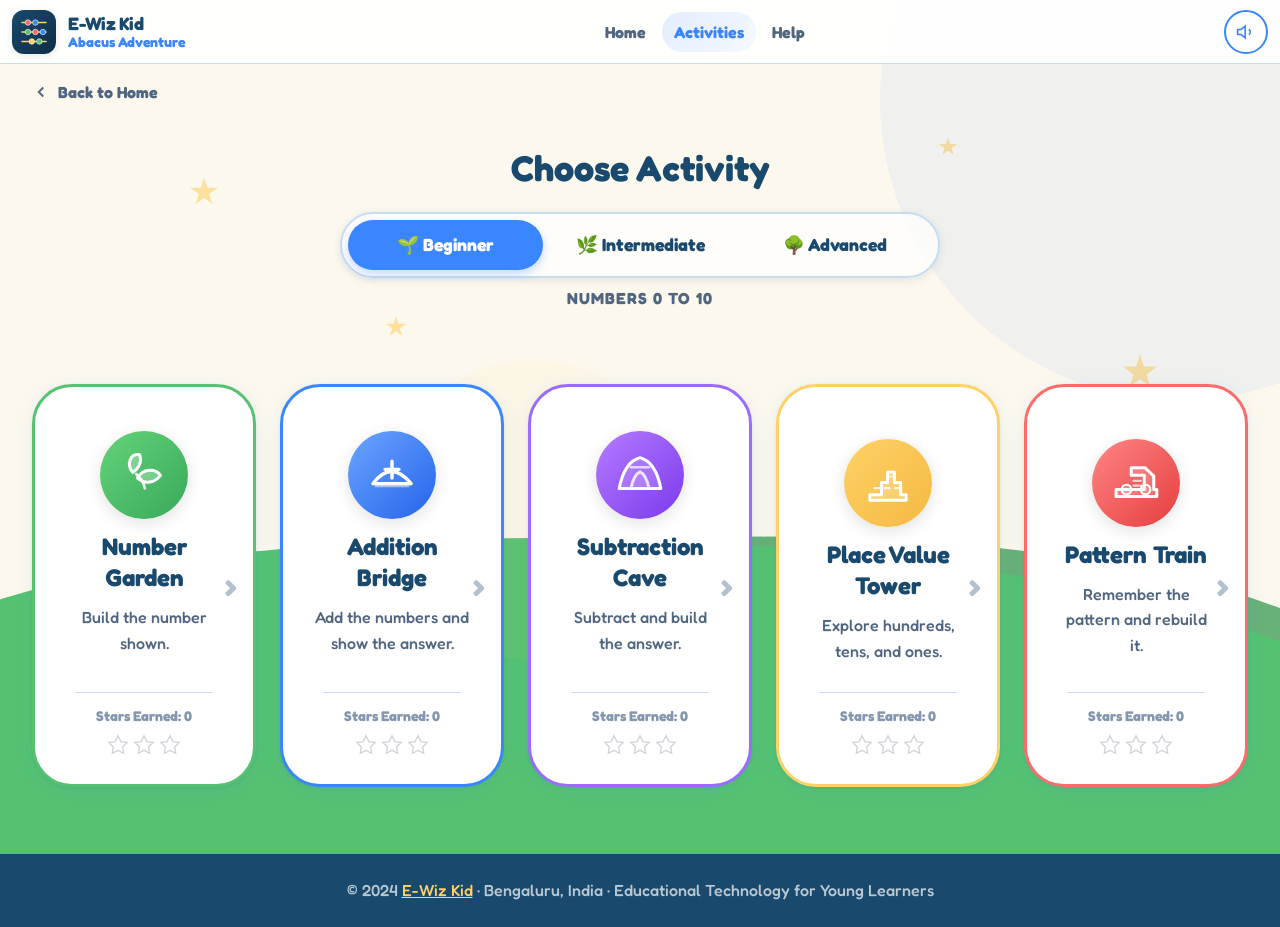
==== 01_Website/activity-selection.html @ 8489319e "upload existing website" ====
<!DOCTYPE html>
<html lang="en">
<head>
  <meta charset="UTF-8" />
  <meta name="viewport" content="width=device-width, initial-scale=1.0" />
  <meta name="description" content="E-Wiz Kid Abacus Adventure – choose from five math activities: Number Garden, Addition Bridge, Subtraction Cave, Place Value Tower, and Pattern Train." />
  <meta name="theme-color" content="#3A86FF" />
  <title>E-Wiz Kid | Choose Activity</title>
  <link rel="stylesheet" href="../02_Styles/main.css" />
  <link rel="stylesheet" href="../02_Styles/responsive.css" />
  <link rel="stylesheet" href="../02_Styles/level-modal.css" />
  <style>
    /* ── Activity Page Specific ───────────────────────────── */
    .activity-body {
      background: linear-gradient(160deg, #EEF6FF 0%, #F0F6FF 60%, #F4FFF6 100%);
      min-height: 100dvh;
    }

    .page-header {
      padding: var(--sp-6) 0 var(--sp-4);
      text-align: center;
    }
    .page-header__eyebrow {
      display: inline-flex;
      align-items: center;
      gap: var(--sp-2);
      font-size: var(--fs-sm);
      font-weight: var(--fw-bold);
      color: var(--c-bright-blue);
      background: rgba(58,134,255,.08);
      border: 1px solid rgba(58,134,255,.18);
      border-radius: var(--r-full);
      padding: var(--sp-1) var(--sp-4);
      margin-bottom: var(--sp-3);
      text-transform: uppercase;
      letter-spacing: 0.06em;
    }
    .page-header__title {
      font-size: clamp(2rem, 5vw, 3rem);
      font-weight: var(--fw-xblk);
      color: var(--c-deep-blue);
      line-height: var(--lh-tight);
      margin-bottom: var(--sp-3);
    }
    .page-header__subtitle {
      font-size: var(--fs-lg);
      color: var(--c-text-light);
      max-width: 48ch;
      margin-inline: auto;
      line-height: var(--lh-loose);
    }

    /* Progress summary strip */
    .progress-summary {
      display: flex;
      align-items: center;
      justify-content: center;
      gap: var(--sp-6);
      padding: var(--sp-4) var(--sp-6);
      margin: var(--sp-6) 0;
      background: var(--c-white);
      border-radius: var(--r-3xl);
      border: 3px solid var(--c-border);
      box-shadow: 0 6px 0px rgba(196, 220, 244, 0.5);
      max-width: 520px;
      margin-inline: auto;
    }
    .progress-summary__item {
      display: flex;
      flex-direction: column;
      align-items: center;
      gap: 4px;
    }
    .progress-summary__value {
      font-size: var(--fs-3xl);
      font-weight: var(--fw-xblk);
      color: var(--c-deep-blue);
      line-height: 1;
    }
    .progress-summary__label {
      font-size: var(--fs-sm);
      font-weight: var(--fw-bold);
      color: var(--c-muted);
      text-transform: uppercase;
      letter-spacing: 0.06em;
    }
    .progress-summary__divider {
      width: 2px;
      height: 40px;
      background: var(--c-border);
    }

    /* Activity Cards Grid */
    .activity-section {
      padding: var(--sp-6) 0 var(--sp-10);
    }
    .activity-grid {
      /* Columns handled by responsive.css: 1→2→3→5 across breakpoints */
      display: grid;
      gap: var(--sp-6);
    }

    .activity-card {
      background: var(--c-white);
      border-radius: var(--r-3xl);
      border: 3px solid var(--c-border);
      box-shadow: var(--sh-card);
      overflow: hidden;
      cursor: pointer;
      text-decoration: none;
      display: flex;
      flex-direction: column;
      height: 100%;
      cursor: pointer;
      border: 3px solid transparent;
      padding: var(--sp-6) var(--sp-4) var(--sp-2);
      align-items: center;
      text-align: center;
      gap: var(--sp-2);
      transition: all 0.3s var(--ease-spring);
    }
    
    .activity-card:hover {
      transform: translateY(-8px);
      box-shadow: var(--sh-xl);
    }
    
    /* Card borders based on color class */
    .activity-card--green { border-color: #55C271; }
    .activity-card--blue { border-color: #3A86FF; }
    .activity-card--purple { border-color: #9B6BFF; }
    .activity-card--yellow { border-color: #FFD166; }
    .activity-card--coral { border-color: #FF6B6B; }

    /* Right chevron arrow */
    .activity-card::after {
      content: '›';
      position: absolute;
      right: 16px;
      top: 50%;
      transform: translateY(-50%);
      font-size: 2rem;
      color: var(--c-muted);
      font-weight: bold;
      opacity: 0.6;
    }

    .activity-card:focus-visible {
      outline: 4px solid var(--c-bright-blue);
      outline-offset: 4px;
    }

    .activity-card__body {
      display: flex;
      flex-direction: column;
      align-items: center;
      text-align: center;
      gap: var(--sp-3);
      flex: 1;
      width: 100%;
    }

    /* Icon circle */
    .activity-card__icon {
      width: 88px;
      height: 88px;
      border-radius: 50%;
      display: flex;
      align-items: center;
      justify-content: center;
      box-shadow: 0 4px 16px rgba(0,0,0,.12);
      transition: transform var(--dur-normal) var(--ease-spring), box-shadow var(--dur-normal) var(--ease);
      flex-shrink: 0;
    }
    .activity-card:hover .activity-card__icon {
      transform: scale(1.08) rotate(-4deg);
      box-shadow: 0 8px 24px rgba(0,0,0,.18);
    }
    .activity-card__icon svg { width: 52px; height: 52px; }

    .icon-bg--green  { background: linear-gradient(135deg, #64D37A, #38A95A); }
    .icon-bg--blue   { background: linear-gradient(135deg, #6BA6FF, #2563EB); }
    .icon-bg--purple { background: linear-gradient(135deg, #B57BFF, #7C3AED); }
    .icon-bg--yellow { background: linear-gradient(135deg, #FFD166, #F4B942); }
    .icon-bg--coral  { background: linear-gradient(135deg, #FF8585, #E53E3E); }

    .activity-card__name {
      font-size: var(--fs-lg);
      font-weight: var(--fw-xblk);
      color: var(--c-deep-blue);
      line-height: var(--lh-snug);
    }
    .activity-card__desc {
      font-size: var(--fs-sm);
      color: var(--c-text-light);
      line-height: var(--lh-loose);
    }

    .activity-card__footer {
      padding: var(--sp-3) var(--sp-5) var(--sp-5);
      display: flex;
      flex-direction: column;
      align-items: center;
      gap: var(--sp-2);
      border-top: 1px solid var(--c-border);
    }
    .activity-card__progress-text {
      font-size: var(--fs-xs);
      font-weight: var(--fw-bold);
      color: var(--c-muted);
    }
    .activity-card__stars {
      display: flex;
      gap: var(--sp-1);
    }
    .activity-card__stars svg {
      width: 22px;
      height: 22px;
    }

    /* Play button on card */
    .activity-card__play {
      display: flex;
      align-items: center;
      justify-content: center;
      width: 100%;
      padding: var(--sp-3);
      font-size: var(--fs-sm);
      font-weight: var(--fw-black);
      color: var(--c-white);
      border-radius: var(--r-lg);
      border: none;
      cursor: pointer;
      margin-top: var(--sp-2);
      transition: all var(--dur-fast) var(--ease);
    }
    .play--green  { background: linear-gradient(135deg,#55C271,#38A95A); }
    .play--blue   { background: linear-gradient(135deg,#3A86FF,#2563EB); }
    .play--purple { background: linear-gradient(135deg,#9B6BFF,#7C3AED); }
    .play--yellow { background: linear-gradient(135deg,#FFD166,#F4B942); color: #7A5400; }
    .play--coral  { background: linear-gradient(135deg,#FF6B6B,#E53E3E); }
    .activity-card__play:hover { filter: brightness(1.08); transform: translateY(-1px); }

    /* Locked card overlay */
    .activity-card--locked {
      opacity: 0.55;
      pointer-events: none;
    }
    .activity-card--locked .activity-card__body::before {
      content: '🔒';
      font-size: 1.8rem;
      position: absolute;
      top: var(--sp-4);
      right: var(--sp-4);
    }

    /* Back to home */
    .back-bar {
      padding: var(--sp-4) 0;
    }
    .back-link {
      display: inline-flex;
      align-items: center;
      gap: var(--sp-2);
      font-size: var(--fs-sm);
      font-weight: var(--fw-bold);
      color: var(--c-text-light);
      text-decoration: none;
      transition: color var(--dur-fast) var(--ease);
    }
    .back-link:hover { color: var(--c-bright-blue); }
    .back-link svg { width: 18px; height: 18px; }
  </style>
</head>
<body class="activity-body">

  <div class="page-bg" aria-hidden="true">
    <div class="page-bg__circle page-bg__circle--1"></div>
    <div class="page-bg__circle page-bg__circle--2"></div>
    <div class="page-bg__circle page-bg__circle--3"></div>
  </div>

  <a class="skip-link" href="#main-content">Skip to main content</a>

  <!-- Header -->
  <header class="site-header" role="banner">
    <div class="site-header__inner">
      <a class="site-header__logo" href="index.html" aria-label="E-Wiz Kid home">
        <div class="logo-badge" aria-hidden="true">
          <svg width="28" height="28" viewBox="0 0 142 140" fill="none" xmlns="http://www.w3.org/2000/svg" aria-hidden="true">
            <g stroke="#FFD166" stroke-width="8" stroke-linecap="round">
              <line x1="10" y1="22" x2="132" y2="22"/>
              <line x1="10" y1="70" x2="132" y2="70"/>
              <line x1="10" y1="118" x2="132" y2="118"/>
            </g>
            <circle cx="40" cy="22" r="14" fill="#FF6B6B" stroke="white" stroke-width="3"/>
            <circle cx="78" cy="22" r="14" fill="#3A86FF" stroke="white" stroke-width="3"/>
            <circle cx="40" cy="70" r="14" fill="#55C271" stroke="white" stroke-width="3"/>
            <circle cx="78" cy="70" r="14" fill="#FF6B6B" stroke="white" stroke-width="3"/>
            <circle cx="116" cy="70" r="14" fill="#3A86FF" stroke="white" stroke-width="3"/>
            <circle cx="60" cy="118" r="14" fill="#FFD166" stroke="white" stroke-width="3"/>
            <circle cx="98" cy="118" r="14" fill="#55C271" stroke="white" stroke-width="3"/>
          </svg>
        </div>
        <div class="logo-text">
          <span class="logo-text__name">E-Wiz Kid</span>
          <span class="logo-text__sub">Abacus Adventure</span>
        </div>
      </a>
      <nav class="site-header__nav" role="navigation" aria-label="Primary navigation">
        <a href="index.html"    class="nav-link">Home</a>
        <a href="activity-selection.html" class="nav-link" aria-current="page">Activities</a>
        <a href="help.html"     class="nav-link">Help</a>
      </nav>
      <div class="site-header__controls">
        <button class="sound-btn" id="sound-toggle" aria-label="Toggle sound" aria-pressed="true">
          <svg width="20" height="20" fill="none" stroke="currentColor" stroke-width="2" viewBox="0 0 24 24" aria-hidden="true"><polygon points="11,5 6,9 2,9 2,15 6,15 11,19 11,5"/><path d="M15.54 8.46a5 5 0 010 7.07"/></svg>
        </button>
      </div>
    </div>
  </header>

  <!-- Main -->
  <main id="main-content" role="main">
    <div class="container">

      <!-- Back link -->
      <div class="back-bar">
        <a href="index.html" class="back-link" aria-label="Back to home">
          <svg fill="none" stroke="currentColor" stroke-width="2.5" viewBox="0 0 24 24" aria-hidden="true"><polyline points="15,18 9,12 15,6"/></svg>
          Back to Home
        </a>
      </div>

      <!-- Page Header -->
      <div class="page-header anim-fade-in" style="text-align: center; margin-bottom: var(--sp-8);">
        <h1 class="page-header__title" style="font-size: var(--fs-2xl); font-weight: var(--fw-xblk); color: var(--c-deep-blue); margin-bottom: var(--sp-6);">Choose Activity</h1>
        
        <!-- Segmented Difficulty Selector -->
        <div class="difficulty-toggle" style="display: flex; justify-content: center; background: rgba(255,255,255,0.7); border-radius: 999px; padding: 6px; box-shadow: var(--sh-sm); max-width: 600px; margin: 0 auto var(--sp-2); border: 2px solid var(--c-border);">
          <button class="diff-btn active" data-level="beginner" style="flex: 1; padding: 12px 24px; border-radius: 999px; border: none; font-weight: var(--fw-bold); font-size: 1.1rem; cursor: pointer; transition: all 0.3s ease; background: var(--c-bright-blue); color: white; box-shadow: 0 4px 10px rgba(58,134,255,0.3);">
            🌱 Beginner
          </button>
          <button class="diff-btn" data-level="intermediate" style="flex: 1; padding: 12px 24px; border-radius: 999px; border: none; font-weight: var(--fw-bold); font-size: 1.1rem; cursor: pointer; transition: all 0.3s ease; background: transparent; color: var(--c-deep-blue);">
            🌿 Intermediate
          </button>
          <button class="diff-btn" data-level="advanced" style="flex: 1; padding: 12px 24px; border-radius: 999px; border: none; font-weight: var(--fw-bold); font-size: 1.1rem; cursor: pointer; transition: all 0.3s ease; background: transparent; color: var(--c-deep-blue);">
            🌳 Advanced
          </button>
        </div>
        <p id="diff-desc" style="font-size: var(--fs-sm); font-weight: var(--fw-semi); color: var(--c-text-light); text-transform: uppercase; letter-spacing: 1px;">Numbers 0 to 10</p>
      </div>

      <!-- Activity Cards -->
      <section class="activity-section" aria-labelledby="activities-heading">
        <h2 class="sr-only" id="activities-heading">Available Activities</h2>
        <div class="activity-grid" role="list">

          <!-- Card 1: Number Garden -->
          <a href="game.html?activity=number_garden&level=beginner" class="activity-card activity-card--green anim-fade-in-up anim-delay-1" role="listitem">
            <div class="activity-card__body">
              <div class="activity-card__icon icon-bg--green" aria-hidden="true">
                <svg viewBox="0 0 120 120" xmlns="http://www.w3.org/2000/svg" aria-hidden="true">
                  <path d="M34 54 C18 34 29 10 50 13 C55 28 50 44 34 54 Z" fill="rgba(255,255,255,0.25)" stroke="white" stroke-width="7" stroke-linejoin="round"/>
                  <path d="M45 67 C57 45 86 43 98 61 C85 78 63 83 45 67 Z" fill="rgba(255,255,255,0.25)" stroke="white" stroke-width="7" stroke-linejoin="round"/>
                  <path d="M42 58 C52 66 59 74 62 91" fill="none" stroke="rgba(255,255,255,0.9)" stroke-width="6" stroke-linecap="round"/>
                </svg>
              </div>
              <h3 class="activity-card__name">Number Garden</h3>
              <p class="activity-card__desc">Build the number shown.</p>
            </div>
            <div class="activity-card__footer">
              <span class="activity-card__progress-text">Progress: 0 / 3 stars</span>
              <div class="activity-card__stars" role="img" aria-label="0 of 3 stars earned">
                <svg viewBox="0 0 24 24" fill="none" stroke="#D1D5DB" stroke-width="1.5" aria-hidden="true"><path d="M12 2l3.09 6.26L22 9.27l-5 4.87 1.18 6.88L12 17.77l-6.18 3.25L7 14.14 2 9.27l6.91-1.01L12 2z"/></svg>
                <svg viewBox="0 0 24 24" fill="none" stroke="#D1D5DB" stroke-width="1.5" aria-hidden="true"><path d="M12 2l3.09 6.26L22 9.27l-5 4.87 1.18 6.88L12 17.77l-6.18 3.25L7 14.14 2 9.27l6.91-1.01L12 2z"/></svg>
                <svg viewBox="0 0 24 24" fill="none" stroke="#D1D5DB" stroke-width="1.5" aria-hidden="true"><path d="M12 2l3.09 6.26L22 9.27l-5 4.87 1.18 6.88L12 17.77l-6.18 3.25L7 14.14 2 9.27l6.91-1.01L12 2z"/></svg>
              </div>
            </div>
          </a>

          <!-- Card 2: Addition Bridge -->
          <a href="game.html?activity=addition_bridge&level=beginner" class="activity-card activity-card--blue anim-fade-in-up anim-delay-2" role="listitem">
            <div class="activity-card__body">
              <div class="activity-card__icon icon-bg--blue" aria-hidden="true">
                <svg viewBox="0 0 120 120" xmlns="http://www.w3.org/2000/svg" aria-hidden="true">
                  <path d="M16 80 Q58 24 104 80 M20 80 H100 M60 28 V67 M44 47 H76" fill="none" stroke="white" stroke-width="8" stroke-linecap="round" stroke-linejoin="round"/>
                  <path d="M22 86 H98" stroke="rgba(255,255,255,.5)" stroke-width="4" stroke-linecap="round"/>
                </svg>
              </div>
              <h3 class="activity-card__name">Addition Bridge</h3>
              <p class="activity-card__desc">Add the numbers and show the answer.</p>
            </div>
            <div class="activity-card__footer">
              <span class="activity-card__progress-text">Progress: 0 / 3 stars</span>
              <div class="activity-card__stars" role="img" aria-label="0 of 3 stars earned">
                <svg viewBox="0 0 24 24" fill="none" stroke="#D1D5DB" stroke-width="1.5" aria-hidden="true"><path d="M12 2l3.09 6.26L22 9.27l-5 4.87 1.18 6.88L12 17.77l-6.18 3.25L7 14.14 2 9.27l6.91-1.01L12 2z"/></svg>
                <svg viewBox="0 0 24 24" fill="none" stroke="#D1D5DB" stroke-width="1.5" aria-hidden="true"><path d="M12 2l3.09 6.26L22 9.27l-5 4.87 1.18 6.88L12 17.77l-6.18 3.25L7 14.14 2 9.27l6.91-1.01L12 2z"/></svg>
                <svg viewBox="0 0 24 24" fill="none" stroke="#D1D5DB" stroke-width="1.5" aria-hidden="true"><path d="M12 2l3.09 6.26L22 9.27l-5 4.87 1.18 6.88L12 17.77l-6.18 3.25L7 14.14 2 9.27l6.91-1.01L12 2z"/></svg>
              </div>
            </div>
          </a>

          <!-- Card 3: Subtraction Cave -->
          <a href="game.html?activity=subtraction_cave&level=beginner" class="activity-card activity-card--purple anim-fade-in-up anim-delay-3" aria-label="Play Subtraction Cave">
            <div class="activity-card__body">
              <div class="activity-card__icon icon-bg--purple" aria-hidden="true">
                <svg viewBox="0 0 120 120" xmlns="http://www.w3.org/2000/svg" aria-hidden="true">
                  <path d="M12 91 Q24 29 60 20 Q96 29 108 91 Z" fill="rgba(255,255,255,0.15)" stroke="white" stroke-width="7" stroke-linecap="round" stroke-linejoin="round"/>
                  <path d="M39 91 Q46 59 60 53 Q74 59 81 91" fill="rgba(255,255,255,0.1)" stroke="rgba(255,255,255,0.8)" stroke-width="7" stroke-linecap="round"/>
                  <path d="M39 42 H81" stroke="rgba(255,255,255,0.7)" stroke-width="6" stroke-linecap="round"/>
                </svg>
              </div>
              <h3 class="activity-card__name">Subtraction Cave</h3>
              <p class="activity-card__desc">Subtract and build the answer.</p>
            </div>
            <div class="activity-card__footer">
              <span class="activity-card__progress-text">Progress: 0 / 3 stars</span>
              <div class="activity-card__stars" role="img" aria-label="0 of 3 stars earned">
                <svg viewBox="0 0 24 24" fill="none" stroke="#D1D5DB" stroke-width="1.5" aria-hidden="true"><path d="M12 2l3.09 6.26L22 9.27l-5 4.87 1.18 6.88L12 17.77l-6.18 3.25L7 14.14 2 9.27l6.91-1.01L12 2z"/></svg>
                <svg viewBox="0 0 24 24" fill="none" stroke="#D1D5DB" stroke-width="1.5" aria-hidden="true"><path d="M12 2l3.09 6.26L22 9.27l-5 4.87 1.18 6.88L12 17.77l-6.18 3.25L7 14.14 2 9.27l6.91-1.01L12 2z"/></svg>
                <svg viewBox="0 0 24 24" fill="none" stroke="#D1D5DB" stroke-width="1.5" aria-hidden="true"><path d="M12 2l3.09 6.26L22 9.27l-5 4.87 1.18 6.88L12 17.77l-6.18 3.25L7 14.14 2 9.27l6.91-1.01L12 2z"/></svg>
              </div>
            </div>
          </a>

          <!-- Card 4: Place Value Tower -->
          <a href="game.html?activity=place_value_tower&level=beginner" class="activity-card activity-card--yellow anim-fade-in-up anim-delay-4" role="listitem" aria-label="Place Value Tower activity">
            <div class="activity-card__stripe stripe--yellow" aria-hidden="true"></div>
            <div class="activity-card__body">
              <div class="activity-card__icon icon-bg--yellow" aria-hidden="true">
                <svg viewBox="0 0 120 120" xmlns="http://www.w3.org/2000/svg" aria-hidden="true">
                  <path d="M18 100 H102 V87 H89 V59 H75 V35 H59 V59 H45 V87 H18 Z" fill="rgba(255,255,255,0.2)" stroke="white" stroke-width="7" stroke-linecap="round" stroke-linejoin="round"/>
                  <path d="M28 72 H40 M52 72 H64 M76 72 H88" stroke="rgba(255,255,255,0.8)" stroke-width="5" stroke-linecap="round"/>
                  <path d="M60 45 H74" stroke="rgba(255,255,255,0.6)" stroke-width="5" stroke-linecap="round"/>
                </svg>
              </div>
              <h3 class="activity-card__name">Place Value Tower</h3>
              <p class="activity-card__desc">Explore hundreds, tens, and ones.</p>
            </div>
            <div class="activity-card__footer">
              <span class="activity-card__progress-text">Progress: 0 / 3 stars</span>
              <div class="activity-card__stars" role="img" aria-label="0 of 3 stars earned">
                <svg viewBox="0 0 24 24" fill="none" stroke="#D1D5DB" stroke-width="1.5" aria-hidden="true"><path d="M12 2l3.09 6.26L22 9.27l-5 4.87 1.18 6.88L12 17.77l-6.18 3.25L7 14.14 2 9.27l6.91-1.01L12 2z"/></svg>
                <svg viewBox="0 0 24 24" fill="none" stroke="#D1D5DB" stroke-width="1.5" aria-hidden="true"><path d="M12 2l3.09 6.26L22 9.27l-5 4.87 1.18 6.88L12 17.77l-6.18 3.25L7 14.14 2 9.27l6.91-1.01L12 2z"/></svg>
                <svg viewBox="0 0 24 24" fill="none" stroke="#D1D5DB" stroke-width="1.5" aria-hidden="true"><path d="M12 2l3.09 6.26L22 9.27l-5 4.87 1.18 6.88L12 17.77l-6.18 3.25L7 14.14 2 9.27l6.91-1.01L12 2z"/></svg>
              </div>
            </div>
          </a>

          <!-- Card 5: Pattern Train -->
          <a href="game.html?activity=pattern_train&level=beginner" class="activity-card activity-card--coral anim-fade-in-up anim-delay-5" role="listitem" aria-label="Pattern Train activity">
            <div class="activity-card__stripe stripe--coral" aria-hidden="true"></div>
            <div class="activity-card__body">
              <div class="activity-card__icon icon-bg--coral" aria-hidden="true">
                <svg viewBox="0 0 120 120" xmlns="http://www.w3.org/2000/svg" aria-hidden="true">
                  <path d="M14 75 H79 V42 H49 V25 H81 L101 44 V75 H108 V91 H14 Z" fill="rgba(255,255,255,0.15)" stroke="white" stroke-width="7" stroke-linecap="round" stroke-linejoin="round"/>
                  <circle cx="38" cy="75" r="11" fill="rgba(255,255,255,0.2)" stroke="white" stroke-width="5"/>
                  <circle cx="82" cy="75" r="11" fill="rgba(255,255,255,0.2)" stroke="white" stroke-width="5"/>
                  <path d="M54 55 H71 M54 66 H71" stroke="rgba(255,255,255,0.7)" stroke-width="5" stroke-linecap="round"/>
                </svg>
              </div>
              <h3 class="activity-card__name">Pattern Train</h3>
              <p class="activity-card__desc">Remember the pattern and rebuild it.</p>
            </div>
            <div class="activity-card__footer">
              <span class="activity-card__progress-text">Progress: 0 / 3 stars</span>
              <div class="activity-card__stars" role="img" aria-label="0 of 3 stars earned">
                <svg viewBox="0 0 24 24" fill="none" stroke="#D1D5DB" stroke-width="1.5" aria-hidden="true"><path d="M12 2l3.09 6.26L22 9.27l-5 4.87 1.18 6.88L12 17.77l-6.18 3.25L7 14.14 2 9.27l6.91-1.01L12 2z"/></svg>
                <svg viewBox="0 0 24 24" fill="none" stroke="#D1D5DB" stroke-width="1.5" aria-hidden="true"><path d="M12 2l3.09 6.26L22 9.27l-5 4.87 1.18 6.88L12 17.77l-6.18 3.25L7 14.14 2 9.27l6.91-1.01L12 2z"/></svg>
                <svg viewBox="0 0 24 24" fill="none" stroke="#D1D5DB" stroke-width="1.5" aria-hidden="true"><path d="M12 2l3.09 6.26L22 9.27l-5 4.87 1.18 6.88L12 17.77l-6.18 3.25L7 14.14 2 9.27l6.91-1.01L12 2z"/></svg>
              </div>
            </div>
          </a>

        </div>
      </section>

    </div><!-- /container -->
  </main>

  <footer class="site-footer" role="contentinfo">
    <p>© 2024 <a href="index.html">E-Wiz Kid</a> · Bengaluru, India · Educational Technology for Young Learners</p>
  </footer>

  <script type="module" src="../03_Scripts/app.js?v=10"></script>
</body>
</html>
---- 02_Styles/main.css ----
/* ============================================================
   E-Wiz Kid Abacus Adventure — main.css
   Phase 2: Complete Design System
   Brand colours sourced from: 05_Assets/01_Brand/brand_guide.md
   ============================================================ */

/* ── Google Fonts ─────────────────────────────────────────── */
@import url('https://fonts.googleapis.com/css2?family=Fredoka:wght@400;500;600;700&display=swap');

/* ── Reset ────────────────────────────────────────────────── */
*, *::before, *::after { box-sizing: border-box; margin: 0; padding: 0; }
html { -webkit-text-size-adjust: none; text-size-adjust: none; scroll-behavior: smooth; }
body { min-height: 100vh; -webkit-font-smoothing: antialiased; }
img, svg, picture, video { display: block; max-width: 100%; }
input, button, textarea, select { font: inherit; }
p, h1, h2, h3, h4, h5, h6 { overflow-wrap: break-word; }
ol, ul { list-style: none; }
a { color: inherit; text-decoration-skip-ink: auto; }
[hidden] { display: none !important; }

@media (prefers-reduced-motion: reduce) {
  *, *::before, *::after {
    animation-duration: 0.01ms !important;
    animation-iteration-count: 1 !important;
    transition-duration: 0.01ms !important;
  }
}

/* ── Design Tokens ────────────────────────────────────────── */
:root {
  /* Brand Palette (from brand_guide.md) */
  --c-deep-blue:    #19496D;
  --c-bright-blue:  #3A86FF;
  --c-yellow:       #FFD166;
  --c-green:        #55C271;
  --c-coral:        #FF6B6B;
  --c-cream:        #FFF8E7;
  --c-dark:         #1E293B;
  --c-light-panel:  #F7FAFC;

  /* Extended palette - More saturated for kids */
  --c-blue-dark:    #2A75E5;
  --c-blue-hover:   #4F94FF;
  --c-green-dark:   #2E964D;
  --c-coral-dark:   #F04848;
  --c-yellow-dark:  #FFB31A;
  --c-purple:       #8B54F2;
  --c-purple-light: #A57DFF;
  --c-navy:         #13334C;

  /* Neutrals */
  --c-white:        #FFFFFF;
  --c-bg:           #FCF8ED; /* Warm off-white */
  --c-surface:      #FFFFFF;
  --c-border:       #C4DCF4;
  --c-muted:        #8497B0;
  --c-text:         #1B2E4A;
  --c-text-light:   #506680;

  /* Semantic */
  --c-primary:      var(--c-bright-blue);
  --c-primary-dark: var(--c-blue-dark);
  --c-success:      var(--c-green);
  --c-error:        var(--c-coral);
  --c-warning:      var(--c-yellow);

  /* Typography - Larger base for kids */
  --font:           'Fredoka', 'Nunito', 'Arial Rounded MT Bold', 'Trebuchet MS', Arial, sans-serif;
  --fs-xs:    0.875rem;
  --fs-sm:    1rem;
  --fs-base:  1.125rem;
  --fs-md:    1.25rem;
  --fs-lg:    1.5rem;
  --fs-xl:    1.75rem;
  --fs-2xl:   2.25rem;
  --fs-3xl:   2.75rem;
  --fs-4xl:   3.5rem;

  --fw-reg:   500; /* Thicker baseline */
  --fw-semi:  700;
  --fw-bold:  800;
  --fw-black: 900;
  --fw-xblk:  900;

  --lh-tight:  1.1;
  --lh-snug:   1.3;
  --lh-normal: 1.5;
  --lh-loose:  1.6;

  /* Spacing (4 px base) */
  --sp-1:  0.25rem;
  --sp-2:  0.5rem;
  --sp-3:  0.75rem;
  --sp-4:  1rem;
  --sp-5:  1.25rem;
  --sp-6:  1.5rem;
  --sp-8:  2rem;
  --sp-10: 2.5rem;
  --sp-12: 3rem;
  --sp-16: 4rem;
  --sp-20: 5rem;
  --sp-24: 6rem;

  /* Radii - More rounded, bubbly */
  --r-sm:   6px;
  --r-md:   12px;
  --r-lg:   16px;
  --r-xl:   24px;
  --r-2xl:  32px;
  --r-3xl:  40px;
  --r-full: 9999px;

  /* Shadows */
  --sh-xs:  0 1px 3px rgba(25,73,109,.08);
  --sh-sm:  0 2px 8px rgba(25,73,109,.12);
  --sh-md:  0 4px 16px rgba(25,73,109,.14);
  --sh-lg:  0 8px 32px rgba(25,73,109,.16);
  --sh-xl:  0 16px 48px rgba(25,73,109,.18);
  --sh-card: 0 4px 20px rgba(58,134,255,.10), 0 1px 4px rgba(25,73,109,.08);
  --sh-btn:  0 4px 14px rgba(58,134,255,.35);
  --sh-focus: 0 0 0 3px rgba(58,134,255,.35);

  /* Motion */
  --dur-fast:   150ms;
  --dur-normal: 250ms;
  --dur-slow:   400ms;
  --dur-slower: 600ms;
  --ease:       cubic-bezier(0.4,0,0.2,1);
  --ease-out:   cubic-bezier(0,0,0.2,1);
  --ease-spring: cubic-bezier(0.34,1.56,0.64,1);

  /* Layout */
  --max-w:       1280px;
  --gutter:      var(--sp-4);
  --hdr-h:       4rem;
}

/* ── Base ─────────────────────────────────────────────────── */
html { font-size: 16px; }

body {
  font-family: var(--font);
  font-size: var(--fs-base);
  font-weight: var(--fw-reg);
  line-height: var(--lh-normal);
  color: var(--c-text);
  background-color: var(--c-bg);
  position: relative;
  min-height: 100vh;
  min-height: 100dvh;
  padding-bottom: 100px; /* Space for absolute footer */
}

main {
  /* Removed flex */
}

::selection {
  background: var(--c-bright-blue);
  color: var(--c-white);
}

/* ── Accessibility ────────────────────────────────────────── */
.skip-link {
  position: absolute;
  top: -100%;
  left: var(--sp-4);
  z-index: 9999;
  padding: var(--sp-2) var(--sp-6);
  background: var(--c-deep-blue);
  color: var(--c-white);
  font-weight: var(--fw-bold);
  border-radius: var(--r-full);
  transition: top var(--dur-fast) var(--ease);
}
.skip-link:focus { top: var(--sp-4); }

.sr-only {
  position: absolute; width: 1px; height: 1px;
  padding: 0; margin: -1px; overflow: hidden;
  clip: rect(0,0,0,0); white-space: nowrap; border: 0;
}

:focus-visible {
  outline: 3px solid var(--c-bright-blue);
  outline-offset: 3px;
  border-radius: var(--r-sm);
}
:focus:not(:focus-visible) { outline: none; }

/* ── Typography ───────────────────────────────────────────── */
h1 { font-size: var(--fs-4xl); font-weight: var(--fw-xblk); line-height: var(--lh-tight); }
h2 { font-size: var(--fs-3xl); font-weight: var(--fw-black); line-height: var(--lh-snug); }
h3 { font-size: var(--fs-2xl); font-weight: var(--fw-bold);  line-height: var(--lh-snug); }
h4 { font-size: var(--fs-xl);  font-weight: var(--fw-bold);  }
h5 { font-size: var(--fs-lg);  font-weight: var(--fw-semi);  }
h6 { font-size: var(--fs-md);  font-weight: var(--fw-semi);  }
p  { line-height: var(--lh-loose); }

/* ── Layout Helpers ───────────────────────────────────────── */
.container {
  width: 100%;
  max-width: var(--max-w);
  margin-inline: auto;
  padding-inline: var(--gutter);
}

.flex        { display: flex; }
.flex-col    { display: flex; flex-direction: column; }
.flex-center { display: flex; align-items: center; justify-content: center; }
.flex-between{ display: flex; align-items: center; justify-content: space-between; }
.flex-1      { flex: 1; }
.gap-2       { gap: var(--sp-2); }
.gap-4       { gap: var(--sp-4); }
.gap-6       { gap: var(--sp-6); }
.gap-8       { gap: var(--sp-8); }

/* ── Button System ────────────────────────────────────────── */
/* ── Button System ────────────────────────────────────────── */
.btn {
  display: inline-flex;
  align-items: center;
  justify-content: center;
  gap: var(--sp-2);
  padding: var(--sp-3) var(--sp-6);
  font-family: var(--font);
  font-size: var(--fs-md);
  font-weight: var(--fw-black);
  line-height: 1;
  text-decoration: none;
  white-space: nowrap;
  cursor: pointer;
  border: none;
  border-radius: var(--r-full);
  min-height: 52px;
  transition: all var(--dur-fast) var(--ease-spring);
  user-select: none;
  -webkit-tap-highlight-color: transparent;
  position: relative;
  overflow: hidden;
  box-shadow: 0 5px 0 rgba(0,0,0,0.15); /* thick cartoon shadow */
}

.btn:focus-visible {
  outline: 4px solid var(--c-bright-blue);
  outline-offset: 4px;
}

.btn:active {
  transform: translateY(5px);
  box-shadow: 0 0px 0 rgba(0,0,0,0);
}

.btn:disabled, .btn[aria-disabled="true"] {
  opacity: 0.5;
  cursor: not-allowed;
  pointer-events: none;
  box-shadow: 0 0px 0 rgba(0,0,0,0) !important;
  transform: translateY(5px) !important;
}

/* Ripple effect removed for solid colors, using brightness instead */
.btn:hover { filter: brightness(1.1); }

/* Sizes */
.btn--lg {
  padding: var(--sp-4) var(--sp-8);
  font-size: var(--fs-xl);
}
.btn--sm {
  padding: var(--sp-2) var(--sp-4);
  font-size: var(--fs-sm);
  box-shadow: 0 3px 0 rgba(0,0,0,0.15);
  min-height: auto;
}
.btn--sm:active {
  transform: translateY(3px);
}

/* Variants */
.btn--primary {
  background: linear-gradient(180deg, #6BB0FF 0%, var(--c-bright-blue) 100%);
  color: var(--c-white);
  box-shadow: 0 6px 0 var(--c-blue-dark), 0 10px 20px rgba(58,134,255,0.4);
}
.btn--primary:hover {
  transform: translateY(-2px);
  box-shadow: 0 8px 0 var(--c-blue-dark), 0 12px 24px rgba(58,134,255,0.4);
}
.btn--primary:active {
  transform: translateY(6px);
  box-shadow: 0 0 0 var(--c-blue-dark), 0 0 0 rgba(0,0,0,0);
}

.btn--outline {
  background: var(--c-white);
  color: var(--c-deep-blue);
  border: 3px solid var(--c-border);
  box-shadow: 0 5px 0 var(--c-border);
}
.btn--outline:hover {
  border-color: var(--c-bright-blue);
  color: var(--c-bright-blue);
  box-shadow: 0 5px 0 var(--c-bright-blue);
}
.btn--outline:active {
  transform: translateY(5px);
  box-shadow: 0 0 0 transparent;
}

.btn--success {
  background: linear-gradient(180deg, #64D37A 0%, var(--c-green) 100%);
  color: var(--c-white);
  box-shadow: 0 6px 0 var(--c-green-dark), 0 10px 20px rgba(85,194,113,0.4);
}
.btn--success:hover {
  transform: translateY(-2px);
  box-shadow: 0 8px 0 var(--c-green-dark), 0 12px 24px rgba(85,194,113,0.4);
}
.btn--success:active {
  transform: translateY(6px);
  box-shadow: 0 0 0 var(--c-green-dark), 0 0 0 rgba(0,0,0,0);
}

.btn--danger {
  background: linear-gradient(180deg, #FF8F8F 0%, var(--c-coral) 100%);
  color: var(--c-white);
  box-shadow: 0 6px 0 var(--c-coral-dark), 0 10px 20px rgba(255,107,107,.40);
}
.btn--danger:hover {
  transform: translateY(-2px);
  box-shadow: 0 8px 0 var(--c-coral-dark), 0 12px 24px rgba(255,107,107,.40);
}
.btn--danger:active {
  transform: translateY(6px);
  box-shadow: 0 0 0 var(--c-coral-dark), 0 0 0 rgba(0,0,0,0);
}

.btn--ghost {
  background: transparent;
  color: var(--c-primary);
  border-color: transparent;
  box-shadow: none;
}
.btn--ghost:hover {
  background: rgba(58,134,255,.1);
  border-color: transparent;
  box-shadow: none;
  transform: translateY(-2px);
}
.btn--ghost:active {
  background: rgba(58,134,255,.2);
  transform: translateY(2px);
}

.btn--block { width: 100%; }
.btn--icon  { padding: var(--sp-3); aspect-ratio: 1; border-radius: var(--r-full); min-height: 48px; min-width: 48px; }

/* Icon inside button */
.btn svg { width: 24px; height: 24px; flex-shrink: 0; }

/* ── Card System ──────────────────────────────────────────── */
.card {
  background: var(--c-white);
  border-radius: var(--r-3xl);
  box-shadow: var(--sh-card);
  overflow: hidden;
  border: 3px solid var(--c-border);
  transition:
    transform   var(--dur-normal) var(--ease-spring),
    box-shadow  var(--dur-normal) var(--ease);
}
.card:hover {
  transform: translateY(-6px);
  box-shadow: 0 12px 0px rgba(196, 220, 244, 0.6);
  border-color: var(--c-bright-blue);
}

/* ── Stars ────────────────────────────────────────────────── */
.stars {
  display: flex;
  align-items: center;
  gap: var(--sp-2);
}
.star {
  width: 32px;
  height: 32px;
  color: #E2E8F0;
  transition: color var(--dur-fast) var(--ease), transform var(--dur-fast) var(--ease-spring);
}
.star--filled { 
  color: var(--c-yellow); 
  filter: drop-shadow(0 4px 6px rgba(255,209,102,.6)); 
  animation: popIn var(--dur-normal) var(--ease-spring) forwards;
}
.star--half   { color: var(--c-yellow); opacity: 0.6; }

/* ── Progress Bar ─────────────────────────────────────────── */
.progress-track {
  height: 20px;
  background: var(--c-bg);
  border: 3px solid var(--c-border);
  border-radius: var(--r-full);
  overflow: hidden;
  box-shadow: inset 0 2px 4px rgba(0,0,0,0.05);
}
.progress-fill {
  height: 100%;
  background: linear-gradient(90deg, #64D37A, var(--c-green));
  border-radius: inherit;
  transition: width var(--dur-slow) var(--ease-out);
  position: relative;
  box-shadow: inset 0 -4px 0 rgba(0,0,0,0.1); /* 3D bottom */
}
.progress-fill::after {
  content: '';
  position: absolute;
  inset: 0;
  background: linear-gradient(90deg, transparent 0%, rgba(255,255,255,.4) 50%, transparent 100%);
  animation: shimmer 2s ease infinite;
}
@keyframes shimmer {
  0%   { transform: translateX(-100%); }
  100% { transform: translateX(100%); }
}

/* ── Site Header ──────────────────────────────────────────── */
.site-header {
  position: sticky;
  top: 0;
  z-index: 200;
  height: var(--hdr-h);
  background: rgba(255,255,255,.92);
  backdrop-filter: blur(12px);
  -webkit-backdrop-filter: blur(12px);
  border-bottom: 1.5px solid var(--c-border);
  display: flex;
  align-items: center;
  padding-inline: var(--gutter);
}

.site-header__inner {
  width: 100%;
  max-width: var(--max-w);
  margin-inline: auto;
  display: flex;
  align-items: center;
  justify-content: space-between;
  gap: var(--sp-4);
}

.site-header__logo {
  display: flex;
  align-items: center;
  gap: var(--sp-3);
  text-decoration: none;
  flex-shrink: 0;
}

.logo-badge {
  width: 44px;
  height: 44px;
  border-radius: var(--r-md);
  background: linear-gradient(135deg, var(--c-deep-blue), #0F2D45);
  display: flex;
  align-items: center;
  justify-content: center;
  box-shadow: var(--sh-sm);
  flex-shrink: 0;
}

.logo-text {
  display: flex;
  flex-direction: column;
  line-height: 1.1;
}
.logo-text__name {
  font-size: var(--fs-lg);
  font-weight: var(--fw-black);
  color: var(--c-deep-blue);
  letter-spacing: -0.02em;
}
.logo-text__sub {
  font-size: var(--fs-xs);
  font-weight: var(--fw-semi);
  color: var(--c-bright-blue);
}

.site-header__nav {
  display: flex;
  align-items: center;
  gap: var(--sp-2);
}

.nav-link {
  display: flex;
  align-items: center;
  gap: var(--sp-1);
  font-size: var(--fs-sm);
  font-weight: var(--fw-bold);
  color: var(--c-text-light);
  text-decoration: none;
  padding: var(--sp-2) var(--sp-3);
  border-radius: var(--r-md);
  transition: color var(--dur-fast) var(--ease), background var(--dur-fast) var(--ease);
}
.nav-link:hover, .nav-link[aria-current="page"] {
  color: var(--c-bright-blue);
  background: rgba(58,134,255,.08);
}

.site-header__controls {
  display: flex;
  align-items: center;
  gap: var(--sp-2);
}

.sound-btn {
  display: flex;
  align-items: center;
  justify-content: center;
  width: 44px;
  height: 44px;
  border-radius: var(--r-full);
  border: 2px solid var(--c-border);
  background: var(--c-white);
  cursor: pointer;
  color: var(--c-muted);
  transition: all var(--dur-fast) var(--ease);
}
.sound-btn:hover {
  border-color: var(--c-bright-blue);
  color: var(--c-bright-blue);
  box-shadow: var(--sh-sm);
}
.sound-btn[aria-pressed="true"] { color: var(--c-bright-blue); border-color: var(--c-bright-blue); }

/* ── Site Footer ──────────────────────────────────────────── */
.site-footer {
  position: absolute;
  bottom: 0;
  left: 0;
  width: 100%;
  z-index: 100;
  background: var(--c-deep-blue);
  color: rgba(255,255,255,.7);
  padding: var(--sp-6) var(--sp-4);
  text-align: center;
}
.site-footer a { color: var(--c-yellow); }
.site-footer p { font-size: var(--fs-sm); margin: 0; }

/* ── Page Background Decoration ──────────────────────────── */
.page-bg {
  position: fixed;
  inset: 0;
  z-index: -1;
  overflow: hidden;
  pointer-events: none;
}
.page-bg__circle {
  position: absolute;
  border-radius: 50%;
  opacity: 0.06;
}
.page-bg__circle--1 {
  width: 600px; height: 600px;
  background: var(--c-bright-blue);
  top: -200px; right: -200px;
}
.page-bg__circle--2 {
  width: 400px; height: 400px;
  background: var(--c-green);
  bottom: -150px; left: -150px;
}
.page-bg__circle--3 {
  width: 300px; height: 300px;
  background: var(--c-yellow);
  top: 40%; left: 30%;
}

/* ── Badge / Tag ──────────────────────────────────────────── */
.badge {
  display: inline-flex;
  align-items: center;
  gap: var(--sp-1);
  font-size: var(--fs-xs);
  font-weight: var(--fw-bold);
  padding: 2px var(--sp-2);
  border-radius: var(--r-full);
  letter-spacing: 0.04em;
  text-transform: uppercase;
}
.badge--blue   { background: rgba(58,134,255,.12); color: var(--c-blue-dark); }
.badge--green  { background: rgba(85,194,113,.15); color: var(--c-green-dark); }
.badge--yellow { background: rgba(255,209,102,.2);  color: #B27E00; }
.badge--coral  { background: rgba(255,107,107,.12); color: var(--c-coral-dark); }
.badge--purple { background: rgba(124,58,237,.10); color: var(--c-purple); }

/* ── Animations ───────────────────────────────────────────── */
@keyframes fadeInUp {
  from { opacity: 0; transform: translateY(20px); }
  to   { opacity: 1; transform: translateY(0); }
}
@keyframes fadeIn {
  from { opacity: 0; }
  to   { opacity: 1; }
}
@keyframes scaleIn {
  from { opacity: 0; transform: scale(0.92); }
  to   { opacity: 1; transform: scale(1); }
}
@keyframes float {
  0%, 100% { transform: translateY(0) rotate(0deg); }
  50%       { transform: translateY(-12px) rotate(3deg); }
}
@keyframes pulse-ring {
  0%   { transform: scale(1);    opacity: 0.6; }
  100% { transform: scale(1.5);  opacity: 0; }
}
@keyframes spin {
  to { transform: rotate(360deg); }
}
@keyframes bounce-subtle {
  0%, 100% { transform: translateY(0); }
  40%       { transform: translateY(-10px); }
  60%       { transform: translateY(-5px); }
}
@keyframes confetti-fall {
  0%   { transform: translateY(-20px) rotate(0deg); opacity: 1; }
  100% { transform: translateY(150vh) rotate(720deg); opacity: 0; }
}
@keyframes popIn {
  0% { opacity: 0; transform: scale(0.5); }
  70% { opacity: 1; transform: scale(1.15); }
  100% { transform: scale(1); }
}
@keyframes wiggle {
  0%, 100% { transform: rotate(0deg); }
  25% { transform: rotate(-8deg); }
  50% { transform: rotate(8deg); }
  75% { transform: rotate(-5deg); }
}

.anim-fade-in-up { animation: fadeInUp var(--dur-slow) var(--ease-spring) both; }
.anim-fade-in    { animation: fadeIn  var(--dur-slow) var(--ease-out) both; }
.anim-scale-in   { animation: scaleIn var(--dur-slow) var(--ease-spring) both; }
.anim-pop        { animation: popIn var(--dur-normal) var(--ease-spring) both; }
.anim-float      { animation: float 3s ease-in-out infinite; }
.anim-wiggle:hover { animation: wiggle 0.6s ease-in-out; }

.anim-delay-1 { animation-delay: 100ms; }
.anim-delay-2 { animation-delay: 200ms; }
.anim-delay-3 { animation-delay: 300ms; }
.anim-delay-4 { animation-delay: 400ms; }
.anim-delay-5 { animation-delay: 500ms; }

/* ── Toast ────────────────────────────────────────────────── */
.toast {
  position: fixed;
  bottom: var(--sp-6);
  left: 50%;
  transform: translateX(-50%) translateY(100px);
  background: var(--c-deep-blue);
  color: var(--c-white);
  padding: var(--sp-3) var(--sp-6);
  border-radius: var(--r-full);
  font-weight: var(--fw-bold);
  box-shadow: var(--sh-xl);
  z-index: 9999;
  transition: transform var(--dur-normal) var(--ease-spring);
  pointer-events: none;
}
.toast.toast--visible {
  transform: translateX(-50%) translateY(0);
}

/* ── Locked State ─────────────────────────────────────────── */
.locked {
  opacity: 0.5;
  pointer-events: none;
  filter: grayscale(0.6);
  position: relative;
}
.locked::after {
  content: '🔒';
  position: absolute;
  inset: 0;
  display: flex;
  align-items: center;
  justify-content: center;
  font-size: 2rem;
  background: rgba(255,255,255,.6);
  border-radius: inherit;
}

/* ── Section ──────────────────────────────────────────────── */
.section {
  padding-block: var(--sp-16);
}
.section__label {
  display: inline-flex;
  align-items: center;
  gap: var(--sp-2);
  font-size: var(--fs-sm);
  font-weight: var(--fw-bold);
  color: var(--c-bright-blue);
  text-transform: uppercase;
  letter-spacing: 0.08em;
  margin-bottom: var(--sp-3);
}
.section__title {
  font-size: var(--fs-3xl);
  font-weight: var(--fw-xblk);
  color: var(--c-deep-blue);
  line-height: var(--lh-tight);
  margin-bottom: var(--sp-4);
}
.section__subtitle {
  font-size: var(--fs-lg);
  color: var(--c-text-light);
  max-width: 52ch;
  line-height: var(--lh-loose);
}

/* ── Divider ──────────────────────────────────────────────── */
.divider {
  height: 1.5px;
  background: linear-gradient(90deg, transparent, var(--c-border), transparent);
  border: none;
  margin: var(--sp-6) 0;
}

/* Modal and Level Picker appended */

/* ── Global Landscape Background ──────────────────────────── */
.landscape-bg {
  position: fixed;
  top: 0;
  left: 0;
  width: 100vw;
  height: 100vh;
  z-index: -1;
  background: var(--c-bg); /* Warm off-white */
  overflow: hidden;
  pointer-events: none;
}

/* Grassy hills using layered CSS shapes */
.landscape-bg::before,
.landscape-bg::after {
  content: '';
  position: absolute;
  bottom: 0;
  left: -10%;
  width: 120%;
  height: 40vh;
  background-color: #55C271;
  border-radius: 50% 50% 0 0;
}

.landscape-bg::before {
  background-color: #45A05B;
  height: 50vh;
  transform: rotate(-3deg) translateY(10vh);
  opacity: 0.8;
}

.landscape-bg::after {
  background-color: #55C271;
  transform: rotate(2deg);
}

/* Floating Stars */
.star-deco {
  position: absolute;
  width: 24px;
  height: 24px;
  background: var(--c-yellow);
  clip-path: polygon(50% 0%, 61% 35%, 98% 35%, 68% 57%, 79% 91%, 50% 70%, 21% 91%, 32% 57%, 2% 35%, 39% 35%);
  opacity: 0.6;
  animation: float 6s ease-in-out infinite;
}

.star-1 { top: 20%; left: 15%; animation-delay: 0s; transform: scale(1.2); }
.star-2 { top: 15%; right: 25%; animation-delay: 1.5s; transform: scale(0.8); }
.star-3 { top: 40%; right: 10%; animation-delay: 3s; transform: scale(1.5); }
.star-4 { top: 35%; left: 30%; animation-delay: 2s; transform: scale(0.9); }
---- 02_Styles/responsive.css ----
/* ============================================================
   E-Wiz Kid Abacus Adventure — responsive.css
   Full mobile-first responsive system (320px → 1440px+)
   Children-friendly touch targets, playful UI enhancements
   ============================================================ */

/* ─────────────────────────────────────────────────────────────
   GLOBAL MOBILE-FIRST BASE  (320px+)
   Everything starts single-column and scales up.
   ───────────────────────────────────────────────────────────── */

/* Scale type for smallest screens */
h1 { font-size: 1.75rem; }
h2 { font-size: 1.4rem; }
h3 { font-size: 1.2rem; }

/* Prevent horizontal overflow on all screens */
html, body { overflow-x: hidden; width: 100%; }

/* ── Header ──────────────────────────────────────────────── */
.site-header {
  padding-inline: var(--sp-3);
  height: auto;
  min-height: var(--hdr-h);
}
.site-header__inner {
  flex-wrap: wrap;
  gap: var(--sp-2);
  padding-block: var(--sp-2);
}
.site-header__nav {
  gap: var(--sp-1);
  flex-wrap: nowrap;
}
.nav-link {
  font-size: 0.75rem;
  padding: var(--sp-1) var(--sp-2);
}
.nav-link svg { display: none; }
.logo-text__sub { display: none; }
.logo-text__name { font-size: var(--fs-base); }

/* ── Hero (Home Page) ────────────────────────────────────── */
.hero { padding: var(--sp-6) 0 var(--sp-8); }
.hero__layout { flex-direction: column; gap: var(--sp-6); }
.hero__content { text-align: center; max-width: 100%; }
.hero__illustration { max-width: 200px; margin-inline: auto; }
.mascot { width: 200px; height: 220px; }
.mascot-body { width: 200px; height: 220px; }
.mascot-letter { font-size: 6rem; }
.hero-abacus-badge { top: -10px; right: -10px; padding: var(--sp-2); }
.hero-abacus-badge svg { width: 60px; height: 40px; }
.hero__actions {
  align-items: stretch;
  max-width: 100%;
  gap: var(--sp-3);
}
.hero__actions .btn { width: 100%; justify-content: center; }
.hero__title { font-size: clamp(1.8rem, 7vw, 3rem); }
.hero__subtitle { font-size: var(--fs-base); }
.hero-features { gap: var(--sp-2); justify-content: center; }
.hero-feature { font-size: var(--fs-xs); padding: var(--sp-1) var(--sp-3); }

/* ── Activities Mini-Grid (Home) ─────────────────────────── */
.activities-strip { padding: var(--sp-6) 0; }
.activities-strip__title { font-size: var(--fs-lg); margin-bottom: var(--sp-5); }
.activities-mini-grid {
  display: grid;
  grid-template-columns: repeat(2, 1fr);
  gap: var(--sp-3);
}
.activity-mini-card {
  padding: var(--sp-4) var(--sp-3);
  gap: var(--sp-2);
}
.activity-mini-card__icon { width: 56px; height: 56px; }
.activity-mini-card__icon svg { width: 32px; height: 32px; }
.activity-mini-card__name { font-size: var(--fs-xs); }

/* ── How-to CTA card ─────────────────────────────────────── */
.how-to-strip { padding: var(--sp-6) 0 var(--sp-10); }
.how-to-card {
  flex-direction: column;
  padding: var(--sp-6) var(--sp-5);
  gap: var(--sp-5);
  text-align: center;
}
.how-to-card__title { font-size: var(--fs-xl); }
.how-to-card__action { width: 100%; }
.how-to-card__action .btn { width: 100%; }

/* ── Activity Selection Page ─────────────────────────────── */
.activity-grid {
  display: grid;
  grid-template-columns: 1fr;
  gap: var(--sp-4);
}
.activity-card { border-radius: var(--r-xl); }
.activity-card__body { padding: var(--sp-5) var(--sp-4); gap: var(--sp-2); }
.activity-card__icon { width: 72px; height: 72px; }
.activity-card__icon svg { width: 40px; height: 40px; }
.activity-card__name { font-size: var(--fs-md); }
.activity-card__play { font-size: var(--fs-sm); padding: var(--sp-3); }
.page-header { padding: var(--sp-6) 0 var(--sp-4); }
.page-header__title { font-size: clamp(1.6rem, 6vw, 2.5rem); }
.progress-summary {
  flex-wrap: wrap;
  gap: var(--sp-3);
  padding: var(--sp-3) var(--sp-4);
  margin-top: var(--sp-4);
}
.progress-summary__value { font-size: var(--fs-xl); }

/* ── Game Screen ─────────────────────────────────────────── */
.game-main {
  min-height: calc(100dvh - 56px);
  display: flex;
  flex-direction: column;
}
.game-panel--question {
  grid-area: unset;
  order: 1;
  padding: var(--sp-4);
}
.game-panel--abacus {
  grid-area: unset;
  order: 2;
  padding: var(--sp-4) var(--sp-3);
  flex: 1;
}
.game-panel--sidebar {
  grid-area: unset;
  order: 3;
  border-left: none;
  border-top: 1.5px solid var(--c-border);
  padding: var(--sp-4);
  flex-direction: row;
  flex-wrap: wrap;
  gap: var(--sp-3);
}
.game-panel--progress {
  grid-area: unset;
  order: 4;
  padding: var(--sp-3) var(--sp-4);
}

/* Sidebar components in mobile row layout */
.current-number-display { flex: 1; min-width: 120px; padding: var(--sp-3); }
.current-number-display__value { font-size: var(--fs-3xl); }
.game-actions { flex: 2; min-width: 180px; gap: var(--sp-2); }
.game-actions .btn { padding: var(--sp-3) var(--sp-4); font-size: var(--fs-sm); min-height: 44px; }
.btn--submit { min-height: 48px; font-size: var(--fs-base); }
.sidebar-stars { flex: 1; min-width: 80px; }

/* Abacus: bigger beads for touch on mobile */
.bead { width: 44px; height: 44px; }
.abacus-frame {
  border-width: 7px;
  padding: var(--sp-6) var(--sp-4) var(--sp-4);
}
.abacus-rods { gap: var(--sp-4); min-height: 220px; }
.rod-column__label { font-size: var(--fs-xs); padding: 2px var(--sp-2); }

/* HUD: compact at mobile */
.game-hud {
  padding: var(--sp-2) var(--sp-3);
  gap: var(--sp-2);
  flex-wrap: nowrap;
}
.hud-group { gap: var(--sp-3); }
.hud-item__value { font-size: var(--fs-lg); }
.hud-item__label { font-size: 0.6rem; }
.hud-activity-name { font-size: var(--fs-xs); padding: 2px var(--sp-2); }
.hud-btn { width: 36px; height: 36px; }

/* Question panel mobile */
.question-text__prompt { font-size: var(--fs-lg); }
.question-number-badge { width: 30px; height: 30px; font-size: var(--fs-xs); }

/* Feedback card mobile */
.feedback-card { padding: var(--sp-8) var(--sp-6); }
.feedback-icon { font-size: 3rem; }
.feedback-title { font-size: var(--fs-xl); }

/* Results page mobile */
.results-card { padding: var(--sp-5) var(--sp-4); }

/* Help page mobile */
.help-grid { grid-template-columns: 1fr; }

/* Level modal mobile */
.level-picker {
  display: flex;
  flex-direction: column;
  gap: var(--sp-3);
}
.level-card { width: 100%; padding: var(--sp-4); }
.modal-panel { padding: var(--sp-5) var(--sp-4); max-width: calc(100vw - 2rem); }

/* ─────────────────────────────────────────────────────────────
   SMALL PHONES  480px+
   ───────────────────────────────────────────────────────────── */
@media (min-width: 480px) {
  h1 { font-size: 2.1rem; }
  h2 { font-size: 1.7rem; }

  .logo-text__sub { display: block; }
  .nav-link svg { display: inline-block; }
  .nav-link { font-size: var(--fs-sm); padding: var(--sp-2) var(--sp-3); }

  /* Hero */
  .hero__illustration { max-width: 260px; }
  .mascot { width: 240px; height: 270px; }
  .mascot-body { width: 240px; height: 270px; }

  /* Activity grid: 2 columns */
  .activity-grid { grid-template-columns: repeat(2, 1fr); gap: var(--sp-4); }

  /* Mini-grid stays 2 columns until tablet */
  .activities-mini-grid { grid-template-columns: repeat(2, 1fr); gap: var(--sp-4); }
  .activity-mini-card__icon { width: 64px; height: 64px; }
  .activity-mini-card__name { font-size: var(--fs-sm); }

  /* Game sidebar flows better */
  .current-number-display__value { font-size: var(--fs-2xl); }
  .bead { width: 48px; height: 48px; }
}

/* ─────────────────────────────────────────────────────────────
   TABLETS  768px+
   ───────────────────────────────────────────────────────────── */
@media (min-width: 768px) {
  :root { --gutter: 1.5rem; }

  h1 { font-size: 3rem; }
  h2 { font-size: 2.25rem; }
  h3 { font-size: 1.875rem; }

  /* Home hero: side by side */
  .hero__layout { flex-direction: row; align-items: center; gap: 3rem; }
  .hero__content { text-align: left; flex: 1; max-width: 520px; }
  .hero__illustration { flex: 1; max-width: 380px; }
  .mascot { width: 280px; height: 310px; }
  .mascot-body { width: 280px; height: 310px; }
  .mascot-letter { font-size: 8rem; }
  .hero__actions { align-items: flex-start; max-width: 340px; }
  .hero__actions .btn { width: auto; }
  .hero-features { justify-content: flex-start; }

  /* Activities mini-grid: 3 columns at tablet */
  .activities-mini-grid { grid-template-columns: repeat(3, 1fr); }
  .activity-mini-card { padding: var(--sp-5) var(--sp-4); }
  .activity-mini-card__icon { width: 72px; height: 72px; }
  .activity-mini-card__icon svg { width: 40px; height: 40px; }
  .activity-mini-card__name { font-size: var(--fs-sm); }

  /* How-to CTA: side by side */
  .how-to-card {
    flex-direction: row;
    text-align: left;
    padding: var(--sp-8) var(--sp-10);
    gap: var(--sp-8);
  }
  .how-to-card__action { width: auto; }
  .how-to-card__action .btn { width: auto; }

  /* Activity grid: 3 columns */
  .activity-grid { grid-template-columns: repeat(3, 1fr); gap: var(--sp-5); }
  .activity-card__icon { width: 80px; height: 80px; }
  .activity-card__icon svg { width: 46px; height: 46px; }

  /* Game: side-by-side layout restored */
  .game-main {
    display: grid;
    grid-template-columns: 1fr 300px;
    grid-template-rows: auto 1fr auto;
    grid-template-areas:
      "question sidebar"
      "abacus   sidebar"
      "progress sidebar";
    flex-direction: unset;
    min-height: calc(100dvh - var(--hdr-h));
  }
  .game-panel--question  { grid-area: question; order: unset; }
  .game-panel--abacus    { grid-area: abacus;   order: unset; }
  .game-panel--progress  { grid-area: progress; order: unset; }
  .game-panel--sidebar   {
    grid-area: sidebar;
    order: unset;
    flex-direction: column;
    border-left: 1.5px solid var(--c-border);
    border-top: none;
  }
  .current-number-display { flex: unset; min-width: unset; }
  .current-number-display__value { font-size: var(--fs-4xl); }
  .game-actions { flex: unset; min-width: unset; gap: var(--sp-3); }
  .game-actions .btn { padding: var(--sp-3) var(--sp-5); font-size: var(--fs-base); min-height: 48px; }
  .sidebar-stars { flex: unset; min-width: unset; }

  /* Beads at normal size */
  .bead { width: 50px; height: 50px; }
  .abacus-rods { min-height: 260px; }
  .abacus-frame { border-width: 10px; padding: var(--sp-8) var(--sp-6) var(--sp-6); }

  /* HUD */
  .hud-item__value { font-size: var(--fs-xl); }
  .hud-item__label { font-size: 0.65rem; }
  .hud-activity-name { font-size: var(--fs-sm); }
  .hud-btn { width: 40px; height: 40px; }
  .question-text__prompt { font-size: var(--fs-xl); }
  .question-number-badge { width: 36px; height: 36px; font-size: var(--fs-sm); }

  /* Help: 2 columns */
  .help-grid { grid-template-columns: 1fr 1fr; gap: 2rem; }

  /* Level picker in modal: row */
  .level-picker { flex-direction: row; gap: var(--sp-4); }
  .level-card { width: auto; flex: 1; }
  .modal-panel { max-width: 560px; padding: var(--sp-6) var(--sp-8); }
}

/* ─────────────────────────────────────────────────────────────
   LAPTOPS  1024px+
   ───────────────────────────────────────────────────────────── */
@media (min-width: 1024px) {
  :root { --gutter: 2rem; }

  /* Activity grid: 5 across */
  .activity-grid { grid-template-columns: repeat(5, 1fr); gap: 1.5rem; }
  .activity-card__icon { width: 88px; height: 88px; }
  .activity-card__icon svg { width: 52px; height: 52px; }

  /* Activities mini-grid: 5 columns */
  .activities-mini-grid { grid-template-columns: repeat(5, 1fr); }

  /* Game sidebar widens */
  .game-main { grid-template-columns: 1fr 320px; }

  /* Results card larger */
  .results-card { padding: 3rem; }

  /* Help: 3 columns */
  .help-grid { grid-template-columns: 1fr 1fr 1fr; }

  /* Hero */
  .hero__illustration { max-width: 420px; }
  .mascot { width: 300px; height: 340px; }
  .mascot-body { width: 300px; height: 340px; }
  .mascot-letter { font-size: 9rem; }
}

/* ─────────────────────────────────────────────────────────────
   WIDE DESKTOPS  1440px+
   ───────────────────────────────────────────────────────────── */
@media (min-width: 1440px) {
  :root { --gutter: 2.5rem; }

  h1 { font-size: 3.75rem; }
  h2 { font-size: 3rem; }

  .hero__illustration { max-width: 520px; }
  .game-main { grid-template-columns: 1fr 360px; }
  .bead { width: 52px; height: 52px; }
}

/* ─────────────────────────────────────────────────────────────
   LANDSCAPE PHONES  (game screen special case)
   ───────────────────────────────────────────────────────────── */
@media (orientation: landscape) and (max-height: 600px) {
  .hero__illustration { max-width: 200px; }
  .section { padding-block: 2rem; }

  /* Restore grid layout for landscape phones too */
  .game-main {
    display: grid;
    grid-template-columns: 1fr 240px;
    grid-template-rows: auto 1fr auto;
    grid-template-areas:
      "question sidebar"
      "abacus   sidebar"
      "progress sidebar";
    flex-direction: unset;
    height: 100dvh;
    overflow: hidden;
  }
  .game-panel--question  { grid-area: question; order: unset; }
  .game-panel--abacus    { grid-area: abacus;   order: unset; padding: var(--sp-3); }
  .game-panel--progress  { grid-area: progress; order: unset; }
  .game-panel--sidebar   {
    grid-area: sidebar;
    order: unset;
    flex-direction: column;
    border-left: 1.5px solid var(--c-border);
    border-top: none;
    padding: var(--sp-3);
  }
  .bead { width: 38px; height: 38px; }
  .abacus-rods { min-height: 180px; gap: var(--sp-3); }
  .current-number-display__value { font-size: var(--fs-2xl); }
  .game-hud { padding: var(--sp-2); }
}

/* ─────────────────────────────────────────────────────────────
   HIGH CONTRAST MODE
   ───────────────────────────────────────────────────────────── */
@media (forced-colors: active) {
  .btn   { border: 2px solid ButtonText; }
  .card  { border: 2px solid ButtonText; }
  :focus-visible { outline-color: Highlight; }
  .bead  { border: 3px solid ButtonText; }
}

/* ─────────────────────────────────────────────────────────────
   DARK MODE  (OS preference)
   ───────────────────────────────────────────────────────────── */
@media (prefers-color-scheme: dark) {
  :root {
    --c-bg:           #0D1B2A;
    --c-surface:      #162535;
    --c-border:       #1E3A55;
    --c-text:         #E2EBF6;
    --c-text-light:   #94AFC8;
    --c-muted:        #6B8CA8;
    --c-light-panel:  #1A2D42;
  }

  .site-header {
    background: rgba(13,27,42,.92);
    border-bottom-color: var(--c-border);
  }

  .card {
    background: var(--c-surface);
    border-color: var(--c-border);
  }

  .btn--outline {
    background: var(--c-surface);
    color: var(--c-text);
  }

  .page-bg__circle { opacity: 0.04; }
}

/* ─────────────────────────────────────────────────────────────
   PRINT
   ───────────────────────────────────────────────────────────── */
@media print {
  .site-header, .site-footer, .game-controls,
  .sound-btn, .btn, .page-bg { display: none !important; }

  body { background: white; color: black; }
  .card { box-shadow: none; border: 1px solid #ccc; }
  .container { max-width: 100%; }
}

/* ─────────────────────────────────────────────────────────────
   CHILDREN-FRIENDLY ENHANCEMENTS
   Bounce animations, playful hover states, bigger touch targets
   ───────────────────────────────────────────────────────────── */

/* Wiggle on activity card hover */
@keyframes wiggle {
  0%,100% { transform: translateY(-6px) rotate(0deg); }
  25%      { transform: translateY(-8px) rotate(-1.5deg); }
  75%      { transform: translateY(-8px) rotate(1.5deg); }
}
.activity-card:hover {
  animation: wiggle 0.5s var(--ease-spring);
}

/* Pop bounce for mini cards */
@keyframes popBounce {
  0%,100% { transform: translateY(-4px) scale(1); }
  50%      { transform: translateY(-8px) scale(1.04); }
}
.activity-mini-card:hover {
  animation: popBounce 0.45s var(--ease-spring);
}

/* Star pulse animation */
@keyframes starPop {
  0%   { transform: scale(1); }
  40%  { transform: scale(1.4) rotate(-10deg); }
  70%  { transform: scale(0.9) rotate(5deg); }
  100% { transform: scale(1) rotate(0deg); }
}
.star--filled { animation: starPop 0.5s var(--ease-spring); }

/* Bead glow on active state */
.bead--active {
  filter: drop-shadow(0 0 6px rgba(255,255,255,0.5));
}

/* Bigger, easier-to-tap beads on touch devices */
@media (pointer: coarse) {
  .bead { width: 52px; height: 52px; }
  .abacus-rods { gap: var(--sp-5); }
  .rod-column__beads { gap: var(--sp-3); }
  .btn { min-height: 52px; }
  .game-actions .btn { min-height: 52px; }
}

/* Fun pill badge on nav for current page */
.nav-link[aria-current="page"] {
  background: linear-gradient(135deg, rgba(58,134,255,.15), rgba(58,134,255,.05));
  color: var(--c-bright-blue);
  border-radius: var(--r-full);
  font-weight: var(--fw-black);
}

/* Activity card footer polish on mobile */
@media (max-width: 479px) {
  .activity-card__footer { padding: var(--sp-3) var(--sp-4) var(--sp-4); }
  .activity-card__stars svg { width: 20px; height: 20px; }
  .back-link { font-size: var(--fs-xs); }
  .page-header__subtitle { font-size: var(--fs-sm); }
  .progress-summary__divider { display: none; }
}
---- 02_Styles/level-modal.css ----
/* ============================================================
   E-Wiz Kid — level-modal.css
   Premium "Choose Level" modal & level-card grid
   ============================================================ */

/* ── Modal Backdrop ─────────────────────────────────────────── */
.modal-backdrop {
  position: fixed;
  inset: 0;
  z-index: 9000;
  display: flex;
  align-items: center;
  justify-content: center;
  background: rgba(10, 22, 40, 0.72);
  backdrop-filter: blur(12px);
  -webkit-backdrop-filter: blur(12px);
  padding: 1rem;
  animation: modal-bg-in 250ms cubic-bezier(0.4,0,0.2,1) both;
}
@keyframes modal-bg-in {
  from { opacity: 0; }
  to   { opacity: 1; }
}

/* ── Modal Panel ────────────────────────────────────────────── */
.modal-panel {
  background: #ffffff;
  border-radius: 24px;
  box-shadow:
    0 32px 90px rgba(10,22,40,.40),
    0 4px 16px rgba(10,22,40,.14);
  width: 100%;
  max-width: 700px;
  max-height: 90dvh;
  overflow: hidden;
  display: flex;
  flex-direction: column;
  animation: modal-panel-in 300ms cubic-bezier(0.34,1.56,0.64,1) both;
  position: relative;
}
@keyframes modal-panel-in {
  from { opacity: 0; transform: scale(0.88) translateY(24px); }
  to   { opacity: 1; transform: scale(1)    translateY(0);    }
}

/* ── Modal Header ───────────────────────────────────────────── */
.modal-header {
  padding: 28px 32px 22px;
  border-bottom: 1.5px solid #D7E6F5;
  display: flex;
  align-items: flex-start;
  gap: 16px;
}
.modal-header__icon {
  width: 56px;
  height: 56px;
  border-radius: 16px;
  background: linear-gradient(135deg, #EFF6FF, #DBEAFE);
  display: flex;
  align-items: center;
  justify-content: center;
  font-size: 1.9rem;
  line-height: 1;
  flex-shrink: 0;
  box-shadow: 0 4px 12px rgba(58,134,255,.18);
}
.modal-header__text { flex: 1; padding-top: 2px; }
.modal-title {
  font-family: 'Nunito', sans-serif;
  font-size: 1.5rem;
  font-weight: 900;
  color: #19496D;
  line-height: 1.2;
  margin: 0;
}
.modal-subtitle {
  font-size: 0.875rem;
  color: #475569;
  margin-top: 4px;
  line-height: 1.5;
}

/* ── Close Button ───────────────────────────────────────────── */
.modal-close {
  position: absolute;
  top: 16px;
  right: 20px;
  width: 38px;
  height: 38px;
  border-radius: 50%;
  border: none;
  background: #EEF2F7;
  color: #64748B;
  cursor: pointer;
  display: flex;
  align-items: center;
  justify-content: center;
  font-size: 1.25rem;
  line-height: 1;
  transition: background 150ms ease, color 150ms ease, transform 250ms cubic-bezier(0.34,1.56,0.64,1);
}
.modal-close:hover {
  background: #FF6B6B;
  color: white;
  transform: scale(1.12) rotate(90deg);
}
.modal-close:focus-visible {
  outline: 3px solid #3A86FF;
  outline-offset: 3px;
}

/* ── Modal Body ─────────────────────────────────────────────── */
.modal-body {
  padding: 28px 32px 32px;
  overflow-y: auto;
  flex: 1;
}

/* ── Modal Footer (actions) ─────────────────────────────────── */
.modal-actions {
  display: flex;
  gap: 12px;
  padding: 16px 32px;
  border-top: 1.5px solid #D7E6F5;
  background: #F7FAFC;
  justify-content: flex-end;
}

/* ── Level Picker Grid ──────────────────────────────────────── */
.level-picker {
  display: flex;
  flex-direction: column;
  gap: 12px;
}

.level-card {
  border: 2.5px solid #D7E6F5;
  border-radius: 20px;
  padding: 18px 16px 14px;
  text-align: center;
  cursor: pointer;
  background: #ffffff;
  transition:
    transform   250ms cubic-bezier(0.34,1.56,0.64,1),
    box-shadow  250ms cubic-bezier(0.4,0,0.2,1),
    border-color 150ms ease;
  display: flex;
  flex-direction: row;
  align-items: center;
  gap: 14px;
  position: relative;
  overflow: hidden;
  animation: level-card-in 400ms cubic-bezier(0.34,1.56,0.64,1) both;
  text-align: left;
  min-height: 80px;
}
.level-card:nth-child(1) { animation-delay:  30ms; }
.level-card:nth-child(2) { animation-delay:  80ms; }
.level-card:nth-child(3) { animation-delay: 130ms; }
.level-card:nth-child(4) { animation-delay: 180ms; }
.level-card:nth-child(5) { animation-delay: 230ms; }

@keyframes level-card-in {
  from { opacity: 0; transform: translateY(18px) scale(0.94); }
  to   { opacity: 1; transform: translateY(0)    scale(1);    }
}

/* Background wash on hover */
.level-card::after {
  content: '';
  position: absolute;
  inset: 0;
  background: var(--lc-bg, #F0F9FF);
  opacity: 0;
  transition: opacity 150ms ease;
  z-index: 0;
}
.level-card:hover::after { opacity: 1; }
.level-card:hover {
  border-color: var(--lc, #3A86FF);
  transform: translateY(-7px) scale(1.05);
  box-shadow: 0 12px 36px var(--lc-shadow, rgba(58,134,255,.25)), 0 2px 8px rgba(0,0,0,.06);
}
.level-card:focus-visible {
  outline: 3px solid var(--lc, #3A86FF);
  outline-offset: 3px;
}

/* Colour themes per level — numeric AND named variants */
.level-card--1,
.level-card--beginner     { --lc: #55C271; --lc-bg: #F0FDF4; --lc-shadow: rgba(85,194,113,.30); }
.level-card--2,
.level-card--intermediate { --lc: #3A86FF; --lc-bg: #EFF6FF; --lc-shadow: rgba(58,134,255,.30); }
.level-card--3,
.level-card--advanced     { --lc: #9B6BFF; --lc-bg: #F5F3FF; --lc-shadow: rgba(155,107,255,.30); }
.level-card--4            { --lc: #F4B942; --lc-bg: #FFFBEB; --lc-shadow: rgba(244,185,66,.30); }
.level-card--5            { --lc: #FF6B6B; --lc-bg: #FFF5F5; --lc-shadow: rgba(255,107,107,.30); }

/* Emoji badge */
.level-card__badge {
  width: 56px;
  height: 56px;
  border-radius: 50%;
  display: flex;
  align-items: center;
  justify-content: center;
  font-size: 1.7rem;
  background: var(--lc-bg, #EFF6FF);
  border: 2.5px solid color-mix(in srgb, var(--lc, #3A86FF) 25%, transparent);
  box-shadow: 0 2px 8px var(--lc-shadow, rgba(58,134,255,.15));
  transition: transform 250ms cubic-bezier(0.34,1.56,0.64,1), box-shadow 250ms ease;
  position: relative;
  z-index: 1;
  flex-shrink: 0;
}
.level-card:hover .level-card__badge {
  transform: scale(1.2) rotate(-10deg);
  box-shadow: 0 6px 20px var(--lc-shadow, rgba(58,134,255,.25));
}

/* "Level N" label */
.level-card__num {
  font-family: 'Nunito', sans-serif;
  font-size: 0.7rem;
  font-weight: 800;
  color: var(--lc, #3A86FF);
  text-transform: uppercase;
  letter-spacing: 0.1em;
  position: relative;
  z-index: 1;
}

/* Card title */
.level-card__name {
  font-family: 'Nunito', sans-serif;
  font-size: 0.85rem;
  font-weight: 900;
  color: #19496D;
  line-height: 1.25;
  position: relative;
  z-index: 1;
}

/* Short description */
.level-card__desc {
  font-size: 0.68rem;
  color: #64748B;
  line-height: 1.45;
  position: relative;
  z-index: 1;
}

/* Difficulty dots */
.level-card__dots {
  display: flex;
  gap: 5px;
  justify-content: center;
  position: relative;
  z-index: 1;
  margin-top: 4px;
}
.level-card__dot {
  width: 8px;
  height: 8px;
  border-radius: 50%;
  background: #D7E6F5;
  transition: background 150ms ease;
}
.level-card__dot--filled { background: var(--lc, #3A86FF); }

/* ── Responsive ─────────────────────────────────────────────── */
@media (min-width: 480px) {
  .level-picker {
    flex-direction: row;
    gap: 14px;
  }
  .level-card {
    flex-direction: column;
    align-items: center;
    text-align: center;
    min-height: auto;
    flex: 1;
    padding: 20px 12px 16px;
  }
}

@media (max-width: 479px) {
  .level-card__badge { width: 48px; height: 48px; font-size: 1.4rem; flex-shrink: 0; }
  .level-card__name  { font-size: 1rem; }
  .level-card__desc  { font-size: 0.75rem; }
  .modal-panel   { border-radius: 20px; max-width: calc(100vw - 1.5rem); }
  .modal-body    { padding: 16px 16px 20px; }
  .modal-header  { padding: 18px 16px 14px; }
  .modal-header__icon { width: 44px; height: 44px; font-size: 1.5rem; }
  .modal-title   { font-size: 1.2rem; }
}
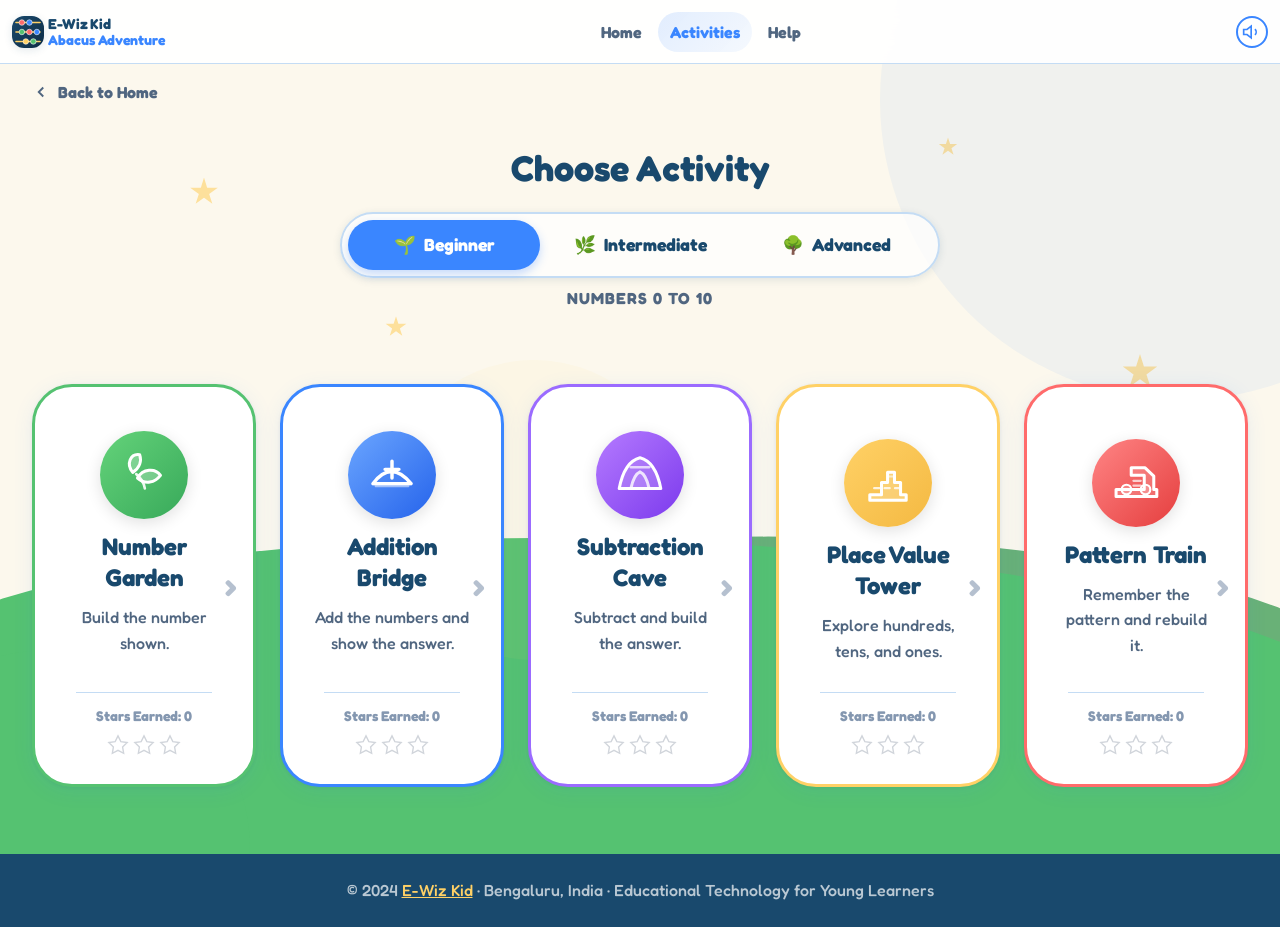
==== commit c7112496: "changes in Ui to make the website responsive" ====
--- a/01_Website/activity-selection.html
+++ b/01_Website/activity-selection.html
@@ -337,15 +337,18 @@
         <h1 class="page-header__title" style="font-size: var(--fs-2xl); font-weight: var(--fw-xblk); color: var(--c-deep-blue); margin-bottom: var(--sp-6);">Choose Activity</h1>
         
         <!-- Segmented Difficulty Selector -->
-        <div class="difficulty-toggle" style="display: flex; justify-content: center; background: rgba(255,255,255,0.7); border-radius: 999px; padding: 6px; box-shadow: var(--sh-sm); max-width: 600px; margin: 0 auto var(--sp-2); border: 2px solid var(--c-border);">
-          <button class="diff-btn active" data-level="beginner" style="flex: 1; padding: 12px 24px; border-radius: 999px; border: none; font-weight: var(--fw-bold); font-size: 1.1rem; cursor: pointer; transition: all 0.3s ease; background: var(--c-bright-blue); color: white; box-shadow: 0 4px 10px rgba(58,134,255,0.3);">
-            🌱 Beginner
+        <div class="difficulty-toggle">
+          <button class="diff-btn active" data-level="beginner">
+            <span class="diff-btn__icon">🌱</span>
+            <span class="diff-btn__text">Beginner</span>
           </button>
-          <button class="diff-btn" data-level="intermediate" style="flex: 1; padding: 12px 24px; border-radius: 999px; border: none; font-weight: var(--fw-bold); font-size: 1.1rem; cursor: pointer; transition: all 0.3s ease; background: transparent; color: var(--c-deep-blue);">
-            🌿 Intermediate
+          <button class="diff-btn" data-level="intermediate">
+            <span class="diff-btn__icon">🌿</span>
+            <span class="diff-btn__text">Intermediate</span>
           </button>
-          <button class="diff-btn" data-level="advanced" style="flex: 1; padding: 12px 24px; border-radius: 999px; border: none; font-weight: var(--fw-bold); font-size: 1.1rem; cursor: pointer; transition: all 0.3s ease; background: transparent; color: var(--c-deep-blue);">
-            🌳 Advanced
+          <button class="diff-btn" data-level="advanced">
+            <span class="diff-btn__icon">🌳</span>
+            <span class="diff-btn__text">Advanced</span>
           </button>
         </div>
         <p id="diff-desc" style="font-size: var(--fs-sm); font-weight: var(--fw-semi); color: var(--c-text-light); text-transform: uppercase; letter-spacing: 1px;">Numbers 0 to 10</p>
@@ -370,7 +373,7 @@
               <p class="activity-card__desc">Build the number shown.</p>
             </div>
             <div class="activity-card__footer">
-              <span class="activity-card__progress-text">Progress: 0 / 3 stars</span>
+              <span class="activity-card__progress-text">Stars Earned: 0 / 3</span>
               <div class="activity-card__stars" role="img" aria-label="0 of 3 stars earned">
                 <svg viewBox="0 0 24 24" fill="none" stroke="#D1D5DB" stroke-width="1.5" aria-hidden="true"><path d="M12 2l3.09 6.26L22 9.27l-5 4.87 1.18 6.88L12 17.77l-6.18 3.25L7 14.14 2 9.27l6.91-1.01L12 2z"/></svg>
                 <svg viewBox="0 0 24 24" fill="none" stroke="#D1D5DB" stroke-width="1.5" aria-hidden="true"><path d="M12 2l3.09 6.26L22 9.27l-5 4.87 1.18 6.88L12 17.77l-6.18 3.25L7 14.14 2 9.27l6.91-1.01L12 2z"/></svg>
@@ -392,7 +395,7 @@
               <p class="activity-card__desc">Add the numbers and show the answer.</p>
             </div>
             <div class="activity-card__footer">
-              <span class="activity-card__progress-text">Progress: 0 / 3 stars</span>
+              <span class="activity-card__progress-text">Stars Earned: 0 / 3</span>
               <div class="activity-card__stars" role="img" aria-label="0 of 3 stars earned">
                 <svg viewBox="0 0 24 24" fill="none" stroke="#D1D5DB" stroke-width="1.5" aria-hidden="true"><path d="M12 2l3.09 6.26L22 9.27l-5 4.87 1.18 6.88L12 17.77l-6.18 3.25L7 14.14 2 9.27l6.91-1.01L12 2z"/></svg>
                 <svg viewBox="0 0 24 24" fill="none" stroke="#D1D5DB" stroke-width="1.5" aria-hidden="true"><path d="M12 2l3.09 6.26L22 9.27l-5 4.87 1.18 6.88L12 17.77l-6.18 3.25L7 14.14 2 9.27l6.91-1.01L12 2z"/></svg>
@@ -415,7 +418,7 @@
               <p class="activity-card__desc">Subtract and build the answer.</p>
             </div>
             <div class="activity-card__footer">
-              <span class="activity-card__progress-text">Progress: 0 / 3 stars</span>
+              <span class="activity-card__progress-text">Stars Earned: 0 / 3</span>
               <div class="activity-card__stars" role="img" aria-label="0 of 3 stars earned">
                 <svg viewBox="0 0 24 24" fill="none" stroke="#D1D5DB" stroke-width="1.5" aria-hidden="true"><path d="M12 2l3.09 6.26L22 9.27l-5 4.87 1.18 6.88L12 17.77l-6.18 3.25L7 14.14 2 9.27l6.91-1.01L12 2z"/></svg>
                 <svg viewBox="0 0 24 24" fill="none" stroke="#D1D5DB" stroke-width="1.5" aria-hidden="true"><path d="M12 2l3.09 6.26L22 9.27l-5 4.87 1.18 6.88L12 17.77l-6.18 3.25L7 14.14 2 9.27l6.91-1.01L12 2z"/></svg>
@@ -439,7 +442,7 @@
               <p class="activity-card__desc">Explore hundreds, tens, and ones.</p>
             </div>
             <div class="activity-card__footer">
-              <span class="activity-card__progress-text">Progress: 0 / 3 stars</span>
+              <span class="activity-card__progress-text">Stars Earned: 0 / 3</span>
               <div class="activity-card__stars" role="img" aria-label="0 of 3 stars earned">
                 <svg viewBox="0 0 24 24" fill="none" stroke="#D1D5DB" stroke-width="1.5" aria-hidden="true"><path d="M12 2l3.09 6.26L22 9.27l-5 4.87 1.18 6.88L12 17.77l-6.18 3.25L7 14.14 2 9.27l6.91-1.01L12 2z"/></svg>
                 <svg viewBox="0 0 24 24" fill="none" stroke="#D1D5DB" stroke-width="1.5" aria-hidden="true"><path d="M12 2l3.09 6.26L22 9.27l-5 4.87 1.18 6.88L12 17.77l-6.18 3.25L7 14.14 2 9.27l6.91-1.01L12 2z"/></svg>
@@ -464,7 +467,7 @@
               <p class="activity-card__desc">Remember the pattern and rebuild it.</p>
             </div>
             <div class="activity-card__footer">
-              <span class="activity-card__progress-text">Progress: 0 / 3 stars</span>
+              <span class="activity-card__progress-text">Stars Earned: 0 / 3</span>
               <div class="activity-card__stars" role="img" aria-label="0 of 3 stars earned">
                 <svg viewBox="0 0 24 24" fill="none" stroke="#D1D5DB" stroke-width="1.5" aria-hidden="true"><path d="M12 2l3.09 6.26L22 9.27l-5 4.87 1.18 6.88L12 17.77l-6.18 3.25L7 14.14 2 9.27l6.91-1.01L12 2z"/></svg>
                 <svg viewBox="0 0 24 24" fill="none" stroke="#D1D5DB" stroke-width="1.5" aria-hidden="true"><path d="M12 2l3.09 6.26L22 9.27l-5 4.87 1.18 6.88L12 17.77l-6.18 3.25L7 14.14 2 9.27l6.91-1.01L12 2z"/></svg>
--- a/02_Styles/main.css
+++ b/02_Styles/main.css
@@ -597,6 +597,41 @@
 .badge--coral  { background: rgba(255,107,107,.12); color: var(--c-coral-dark); }
 .badge--purple { background: rgba(124,58,237,.10); color: var(--c-purple); }
 
+/* ── Difficulty Toggle ────────────────────────────────────── */
+.difficulty-toggle {
+  display: flex;
+  justify-content: center;
+  background: rgba(255,255,255,0.7);
+  border-radius: 999px;
+  padding: 6px;
+  box-shadow: var(--sh-sm);
+  max-width: 600px;
+  margin: 0 auto var(--sp-2);
+  border: 2px solid var(--c-border);
+  gap: 4px;
+}
+.diff-btn {
+  flex: 1;
+  padding: 12px 24px;
+  border-radius: 999px;
+  border: none;
+  font-weight: var(--fw-bold);
+  font-size: clamp(0.85rem, 2.5vw, 1.1rem);
+  cursor: pointer;
+  transition: all 0.3s ease;
+  background: transparent;
+  color: var(--c-deep-blue);
+  display: flex;
+  align-items: center;
+  justify-content: center;
+  gap: 8px;
+}
+.diff-btn.active {
+  background: var(--c-bright-blue);
+  color: white;
+  box-shadow: 0 4px 10px rgba(58,134,255,0.3);
+}
+
 /* ── Animations ───────────────────────────────────────────── */
 @keyframes fadeInUp {
   from { opacity: 0; transform: translateY(20px); }
--- a/02_Styles/responsive.css
+++ b/02_Styles/responsive.css
@@ -24,9 +24,10 @@
   min-height: var(--hdr-h);
 }
 .site-header__inner {
-  flex-wrap: wrap;
-  gap: var(--sp-2);
+  flex-wrap: nowrap;
+  gap: var(--sp-1);
   padding-block: var(--sp-2);
+  justify-content: space-between;
 }
 .site-header__nav {
   gap: var(--sp-1);
@@ -34,11 +35,14 @@
 }
 .nav-link {
   font-size: 0.75rem;
-  padding: var(--sp-1) var(--sp-2);
-}
+  padding: var(--sp-1) 4px;
+}
+.site-header__logo { gap: var(--sp-1); }
+.logo-badge { width: 32px; height: 32px; }
 .nav-link svg { display: none; }
 .logo-text__sub { display: none; }
-.logo-text__name { font-size: var(--fs-base); }
+.logo-text__name { font-size: 0.9rem; }
+.sound-btn { width: 32px; height: 32px; padding: 4px; }
 
 /* ── Hero (Home Page) ────────────────────────────────────── */
 .hero { padding: var(--sp-6) 0 var(--sp-8); }
@@ -58,6 +62,9 @@
 .hero__actions .btn { width: 100%; justify-content: center; }
 .hero__title { font-size: clamp(1.8rem, 7vw, 3rem); }
 .hero__subtitle { font-size: var(--fs-base); }
+
+/* Game HUD */
+#hud-title { display: none !important; }
 .hero-features { gap: var(--sp-2); justify-content: center; }
 .hero-feature { font-size: var(--fs-xs); padding: var(--sp-1) var(--sp-3); }
 
@@ -515,5 +522,10 @@
   .activity-card__stars svg { width: 20px; height: 20px; }
   .back-link { font-size: var(--fs-xs); }
   .page-header__subtitle { font-size: var(--fs-sm); }
-  .progress-summary__divider { display: none; }
-}
+  .help-banner::before,
+  .help-banner::after { display: none; }
+  
+  .difficulty-toggle { padding: 4px; }
+  .diff-btn { padding: 8px 12px; gap: 4px; flex-direction: column; }
+  .diff-btn__icon { font-size: 1.2rem; }
+}
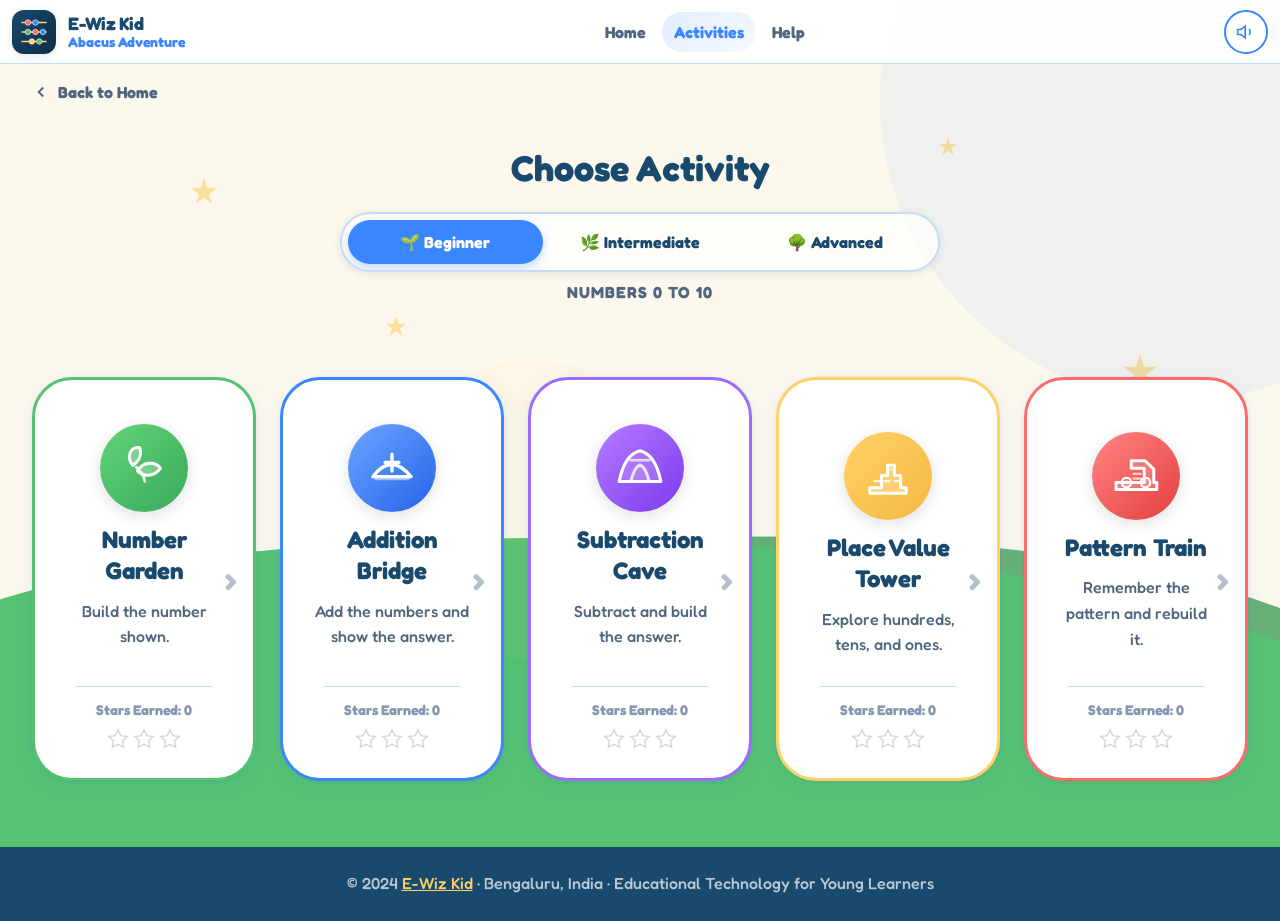
==== commit 723c6969: "changes in Ui to make the website responsive" ====
--- a/01_Website/activity-selection.html
+++ b/01_Website/activity-selection.html
@@ -337,18 +337,15 @@
         <h1 class="page-header__title" style="font-size: var(--fs-2xl); font-weight: var(--fw-xblk); color: var(--c-deep-blue); margin-bottom: var(--sp-6);">Choose Activity</h1>
         
         <!-- Segmented Difficulty Selector -->
-        <div class="difficulty-toggle">
-          <button class="diff-btn active" data-level="beginner">
-            <span class="diff-btn__icon">🌱</span>
-            <span class="diff-btn__text">Beginner</span>
+        <div class="difficulty-toggle" style="display: flex; justify-content: center; background: rgba(255,255,255,0.7); border-radius: 999px; padding: 6px; box-shadow: var(--sh-sm); max-width: 600px; margin: 0 auto var(--sp-2); border: 2px solid var(--c-border); overflow-x: auto; -webkit-overflow-scrolling: touch; scrollbar-width: none;">
+          <button class="diff-btn active" data-level="beginner" style="flex: 1; min-width: 110px; padding: 10px 16px; border-radius: 999px; border: none; font-weight: var(--fw-bold); font-size: 1rem; cursor: pointer; transition: all 0.3s ease; background: var(--c-bright-blue); color: white; box-shadow: 0 4px 10px rgba(58,134,255,0.3); white-space: nowrap;">
+            🌱 Beginner
           </button>
-          <button class="diff-btn" data-level="intermediate">
-            <span class="diff-btn__icon">🌿</span>
-            <span class="diff-btn__text">Intermediate</span>
+          <button class="diff-btn" data-level="intermediate" style="flex: 1; min-width: 130px; padding: 10px 16px; border-radius: 999px; border: none; font-weight: var(--fw-bold); font-size: 1rem; cursor: pointer; transition: all 0.3s ease; background: transparent; color: var(--c-deep-blue); white-space: nowrap;">
+            🌿 Intermediate
           </button>
-          <button class="diff-btn" data-level="advanced">
-            <span class="diff-btn__icon">🌳</span>
-            <span class="diff-btn__text">Advanced</span>
+          <button class="diff-btn" data-level="advanced" style="flex: 1; min-width: 110px; padding: 10px 16px; border-radius: 999px; border: none; font-weight: var(--fw-bold); font-size: 1rem; cursor: pointer; transition: all 0.3s ease; background: transparent; color: var(--c-deep-blue); white-space: nowrap;">
+            🌳 Advanced
           </button>
         </div>
         <p id="diff-desc" style="font-size: var(--fs-sm); font-weight: var(--fw-semi); color: var(--c-text-light); text-transform: uppercase; letter-spacing: 1px;">Numbers 0 to 10</p>
@@ -373,7 +370,7 @@
               <p class="activity-card__desc">Build the number shown.</p>
             </div>
             <div class="activity-card__footer">
-              <span class="activity-card__progress-text">Stars Earned: 0 / 3</span>
+              <span class="activity-card__progress-text">Progress: 0 / 3 stars</span>
               <div class="activity-card__stars" role="img" aria-label="0 of 3 stars earned">
                 <svg viewBox="0 0 24 24" fill="none" stroke="#D1D5DB" stroke-width="1.5" aria-hidden="true"><path d="M12 2l3.09 6.26L22 9.27l-5 4.87 1.18 6.88L12 17.77l-6.18 3.25L7 14.14 2 9.27l6.91-1.01L12 2z"/></svg>
                 <svg viewBox="0 0 24 24" fill="none" stroke="#D1D5DB" stroke-width="1.5" aria-hidden="true"><path d="M12 2l3.09 6.26L22 9.27l-5 4.87 1.18 6.88L12 17.77l-6.18 3.25L7 14.14 2 9.27l6.91-1.01L12 2z"/></svg>
@@ -395,7 +392,7 @@
               <p class="activity-card__desc">Add the numbers and show the answer.</p>
             </div>
             <div class="activity-card__footer">
-              <span class="activity-card__progress-text">Stars Earned: 0 / 3</span>
+              <span class="activity-card__progress-text">Progress: 0 / 3 stars</span>
               <div class="activity-card__stars" role="img" aria-label="0 of 3 stars earned">
                 <svg viewBox="0 0 24 24" fill="none" stroke="#D1D5DB" stroke-width="1.5" aria-hidden="true"><path d="M12 2l3.09 6.26L22 9.27l-5 4.87 1.18 6.88L12 17.77l-6.18 3.25L7 14.14 2 9.27l6.91-1.01L12 2z"/></svg>
                 <svg viewBox="0 0 24 24" fill="none" stroke="#D1D5DB" stroke-width="1.5" aria-hidden="true"><path d="M12 2l3.09 6.26L22 9.27l-5 4.87 1.18 6.88L12 17.77l-6.18 3.25L7 14.14 2 9.27l6.91-1.01L12 2z"/></svg>
@@ -418,7 +415,7 @@
               <p class="activity-card__desc">Subtract and build the answer.</p>
             </div>
             <div class="activity-card__footer">
-              <span class="activity-card__progress-text">Stars Earned: 0 / 3</span>
+              <span class="activity-card__progress-text">Progress: 0 / 3 stars</span>
               <div class="activity-card__stars" role="img" aria-label="0 of 3 stars earned">
                 <svg viewBox="0 0 24 24" fill="none" stroke="#D1D5DB" stroke-width="1.5" aria-hidden="true"><path d="M12 2l3.09 6.26L22 9.27l-5 4.87 1.18 6.88L12 17.77l-6.18 3.25L7 14.14 2 9.27l6.91-1.01L12 2z"/></svg>
                 <svg viewBox="0 0 24 24" fill="none" stroke="#D1D5DB" stroke-width="1.5" aria-hidden="true"><path d="M12 2l3.09 6.26L22 9.27l-5 4.87 1.18 6.88L12 17.77l-6.18 3.25L7 14.14 2 9.27l6.91-1.01L12 2z"/></svg>
@@ -442,7 +439,7 @@
               <p class="activity-card__desc">Explore hundreds, tens, and ones.</p>
             </div>
             <div class="activity-card__footer">
-              <span class="activity-card__progress-text">Stars Earned: 0 / 3</span>
+              <span class="activity-card__progress-text">Progress: 0 / 3 stars</span>
               <div class="activity-card__stars" role="img" aria-label="0 of 3 stars earned">
                 <svg viewBox="0 0 24 24" fill="none" stroke="#D1D5DB" stroke-width="1.5" aria-hidden="true"><path d="M12 2l3.09 6.26L22 9.27l-5 4.87 1.18 6.88L12 17.77l-6.18 3.25L7 14.14 2 9.27l6.91-1.01L12 2z"/></svg>
                 <svg viewBox="0 0 24 24" fill="none" stroke="#D1D5DB" stroke-width="1.5" aria-hidden="true"><path d="M12 2l3.09 6.26L22 9.27l-5 4.87 1.18 6.88L12 17.77l-6.18 3.25L7 14.14 2 9.27l6.91-1.01L12 2z"/></svg>
@@ -467,7 +464,7 @@
               <p class="activity-card__desc">Remember the pattern and rebuild it.</p>
             </div>
             <div class="activity-card__footer">
-              <span class="activity-card__progress-text">Stars Earned: 0 / 3</span>
+              <span class="activity-card__progress-text">Progress: 0 / 3 stars</span>
               <div class="activity-card__stars" role="img" aria-label="0 of 3 stars earned">
                 <svg viewBox="0 0 24 24" fill="none" stroke="#D1D5DB" stroke-width="1.5" aria-hidden="true"><path d="M12 2l3.09 6.26L22 9.27l-5 4.87 1.18 6.88L12 17.77l-6.18 3.25L7 14.14 2 9.27l6.91-1.01L12 2z"/></svg>
                 <svg viewBox="0 0 24 24" fill="none" stroke="#D1D5DB" stroke-width="1.5" aria-hidden="true"><path d="M12 2l3.09 6.26L22 9.27l-5 4.87 1.18 6.88L12 17.77l-6.18 3.25L7 14.14 2 9.27l6.91-1.01L12 2z"/></svg>
--- a/02_Styles/main.css
+++ b/02_Styles/main.css
@@ -597,41 +597,6 @@
 .badge--coral  { background: rgba(255,107,107,.12); color: var(--c-coral-dark); }
 .badge--purple { background: rgba(124,58,237,.10); color: var(--c-purple); }
 
-/* ── Difficulty Toggle ────────────────────────────────────── */
-.difficulty-toggle {
-  display: flex;
-  justify-content: center;
-  background: rgba(255,255,255,0.7);
-  border-radius: 999px;
-  padding: 6px;
-  box-shadow: var(--sh-sm);
-  max-width: 600px;
-  margin: 0 auto var(--sp-2);
-  border: 2px solid var(--c-border);
-  gap: 4px;
-}
-.diff-btn {
-  flex: 1;
-  padding: 12px 24px;
-  border-radius: 999px;
-  border: none;
-  font-weight: var(--fw-bold);
-  font-size: clamp(0.85rem, 2.5vw, 1.1rem);
-  cursor: pointer;
-  transition: all 0.3s ease;
-  background: transparent;
-  color: var(--c-deep-blue);
-  display: flex;
-  align-items: center;
-  justify-content: center;
-  gap: 8px;
-}
-.diff-btn.active {
-  background: var(--c-bright-blue);
-  color: white;
-  box-shadow: 0 4px 10px rgba(58,134,255,0.3);
-}
-
 /* ── Animations ───────────────────────────────────────────── */
 @keyframes fadeInUp {
   from { opacity: 0; transform: translateY(20px); }
--- a/02_Styles/responsive.css
+++ b/02_Styles/responsive.css
@@ -24,10 +24,9 @@
   min-height: var(--hdr-h);
 }
 .site-header__inner {
-  flex-wrap: nowrap;
-  gap: var(--sp-1);
+  flex-wrap: wrap;
+  gap: var(--sp-2);
   padding-block: var(--sp-2);
-  justify-content: space-between;
 }
 .site-header__nav {
   gap: var(--sp-1);
@@ -35,14 +34,11 @@
 }
 .nav-link {
   font-size: 0.75rem;
-  padding: var(--sp-1) 4px;
-}
-.site-header__logo { gap: var(--sp-1); }
-.logo-badge { width: 32px; height: 32px; }
+  padding: var(--sp-1) var(--sp-2);
+}
 .nav-link svg { display: none; }
 .logo-text__sub { display: none; }
-.logo-text__name { font-size: 0.9rem; }
-.sound-btn { width: 32px; height: 32px; padding: 4px; }
+.logo-text__name { font-size: var(--fs-base); }
 
 /* ── Hero (Home Page) ────────────────────────────────────── */
 .hero { padding: var(--sp-6) 0 var(--sp-8); }
@@ -62,9 +58,6 @@
 .hero__actions .btn { width: 100%; justify-content: center; }
 .hero__title { font-size: clamp(1.8rem, 7vw, 3rem); }
 .hero__subtitle { font-size: var(--fs-base); }
-
-/* Game HUD */
-#hud-title { display: none !important; }
 .hero-features { gap: var(--sp-2); justify-content: center; }
 .hero-feature { font-size: var(--fs-xs); padding: var(--sp-1) var(--sp-3); }
 
@@ -170,15 +163,21 @@
 
 /* HUD: compact at mobile */
 .game-hud {
-  padding: var(--sp-2) var(--sp-3);
+  padding: var(--sp-2) var(--sp-2);
   gap: var(--sp-2);
   flex-wrap: nowrap;
-}
-.hud-group { gap: var(--sp-3); }
-.hud-item__value { font-size: var(--fs-lg); }
-.hud-item__label { font-size: 0.6rem; }
-.hud-activity-name { font-size: var(--fs-xs); padding: 2px var(--sp-2); }
-.hud-btn { width: 36px; height: 36px; }
+  overflow-x: auto;
+  -webkit-overflow-scrolling: touch;
+  scrollbar-width: none; /* hide scrollbar but keep scrollable */
+}
+.game-hud::-webkit-scrollbar { display: none; }
+.hud-group { gap: var(--sp-2); flex-shrink: 0; }
+.hud-item { padding: var(--sp-1) var(--sp-2); }
+.hud-item__value { font-size: var(--fs-base); }
+.hud-item__label { font-size: 0.55rem; }
+.hud-activity-name { font-size: var(--fs-xs); padding: 2px var(--sp-2); flex-shrink: 0; }
+.hud-btn { width: 34px; height: 34px; flex-shrink: 0; }
+.hud-controls { flex-shrink: 0; gap: var(--sp-1); }
 
 /* Question panel mobile */
 .question-text__prompt { font-size: var(--fs-lg); }
@@ -522,10 +521,5 @@
   .activity-card__stars svg { width: 20px; height: 20px; }
   .back-link { font-size: var(--fs-xs); }
   .page-header__subtitle { font-size: var(--fs-sm); }
-  .help-banner::before,
-  .help-banner::after { display: none; }
-  
-  .difficulty-toggle { padding: 4px; }
-  .diff-btn { padding: 8px 12px; gap: 4px; flex-direction: column; }
-  .diff-btn__icon { font-size: 1.2rem; }
-}
+  .progress-summary__divider { display: none; }
+}
